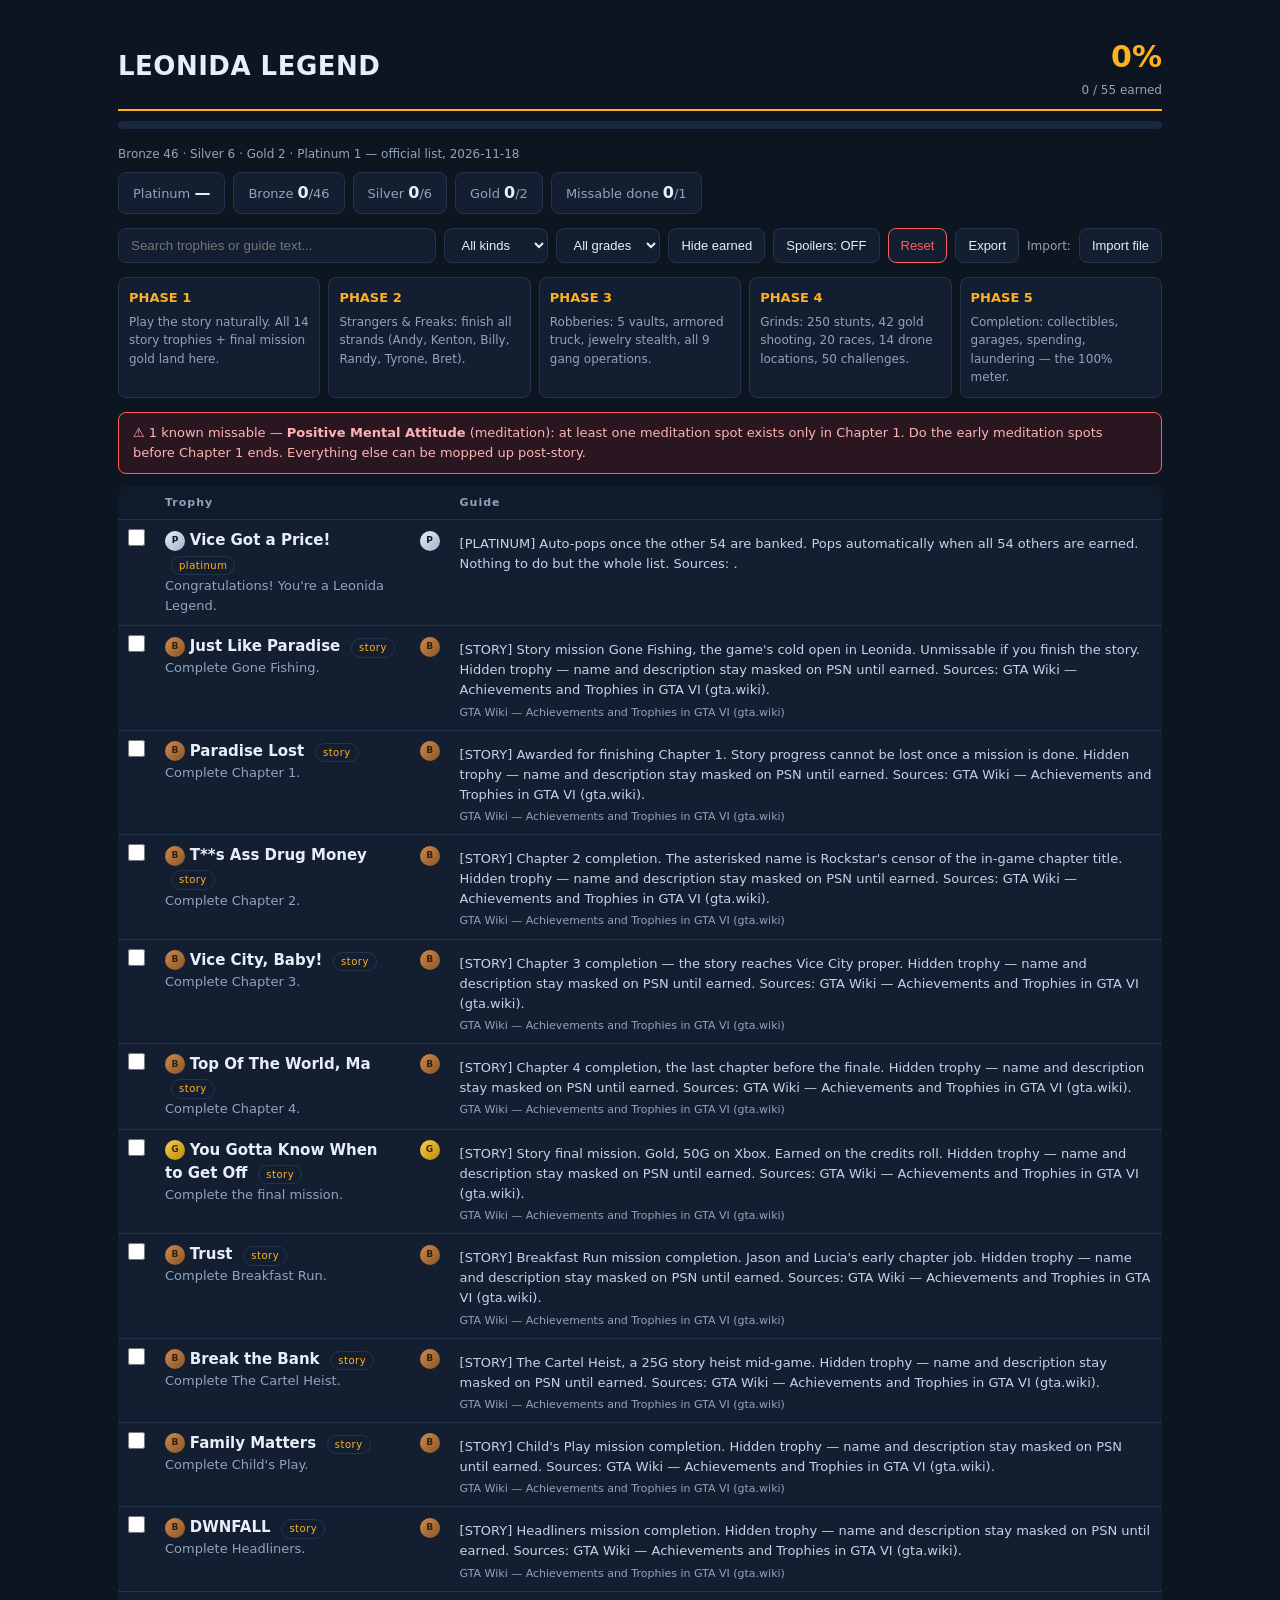
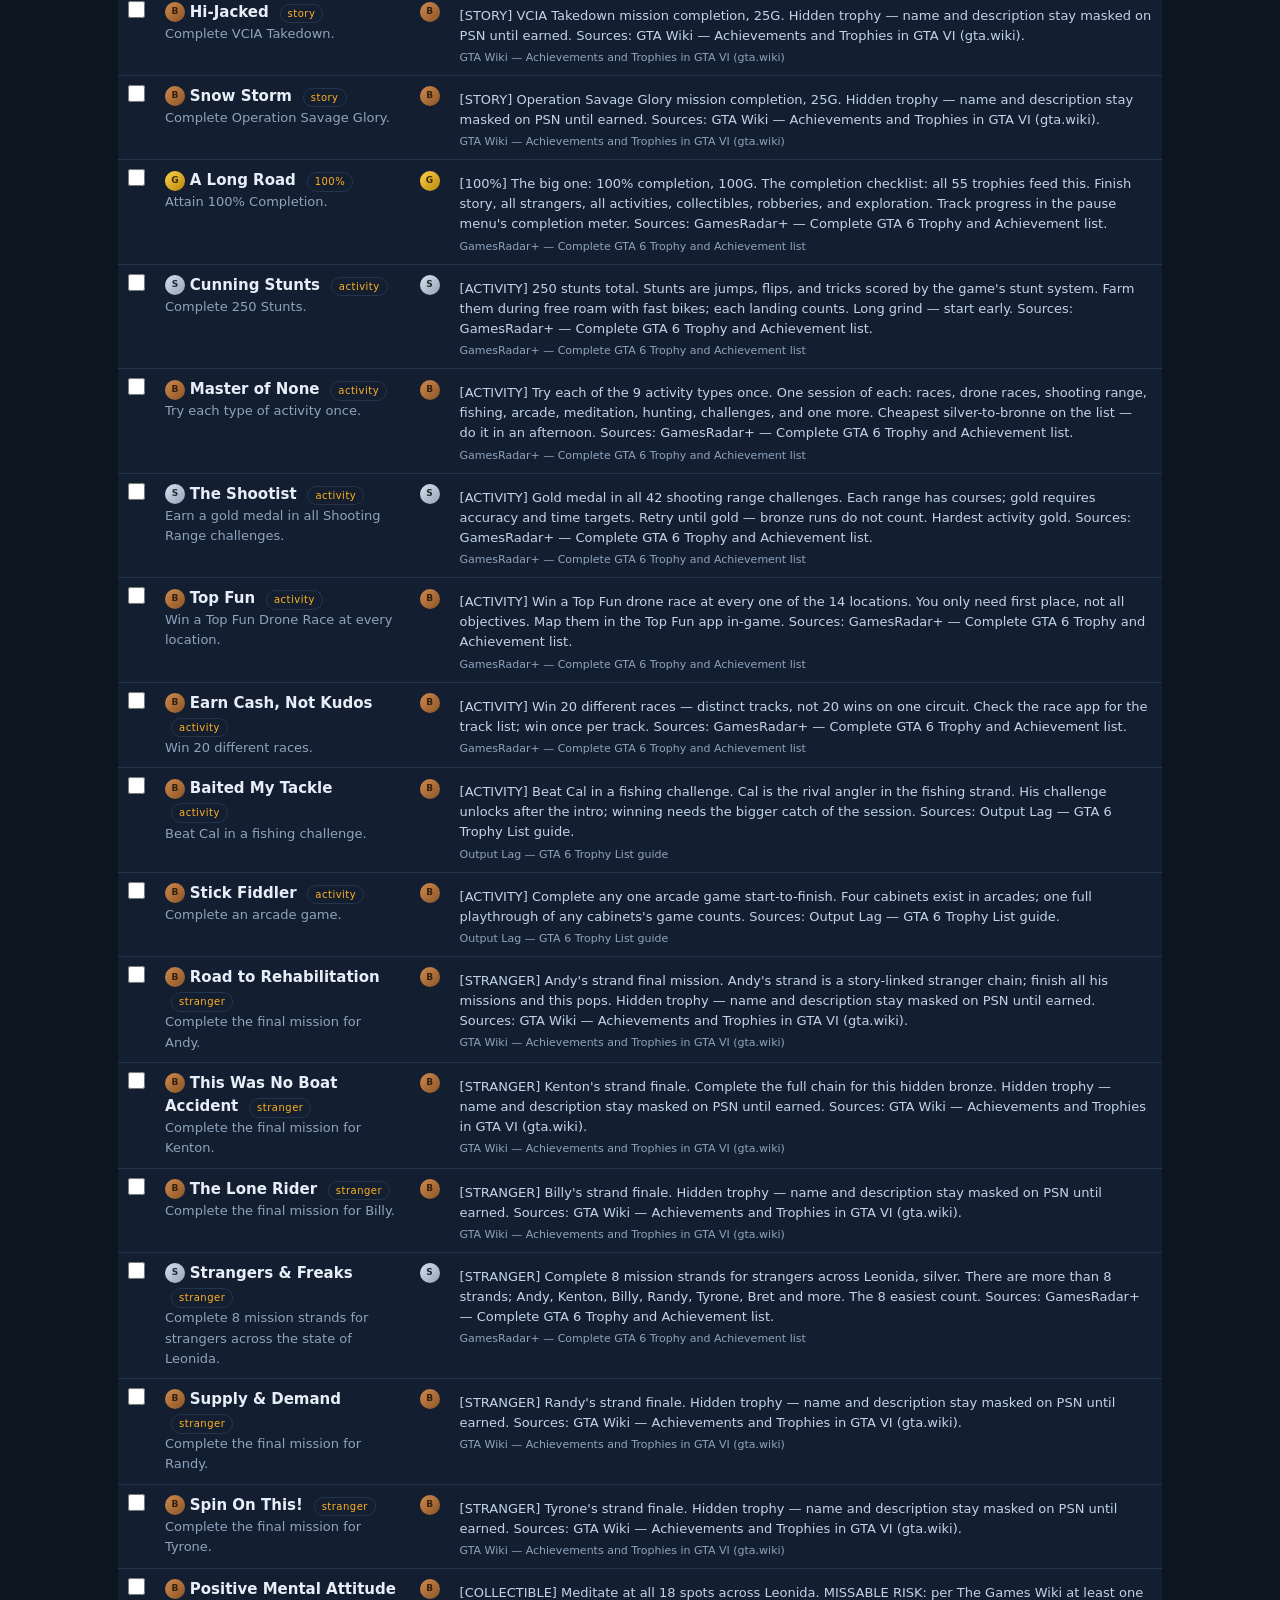
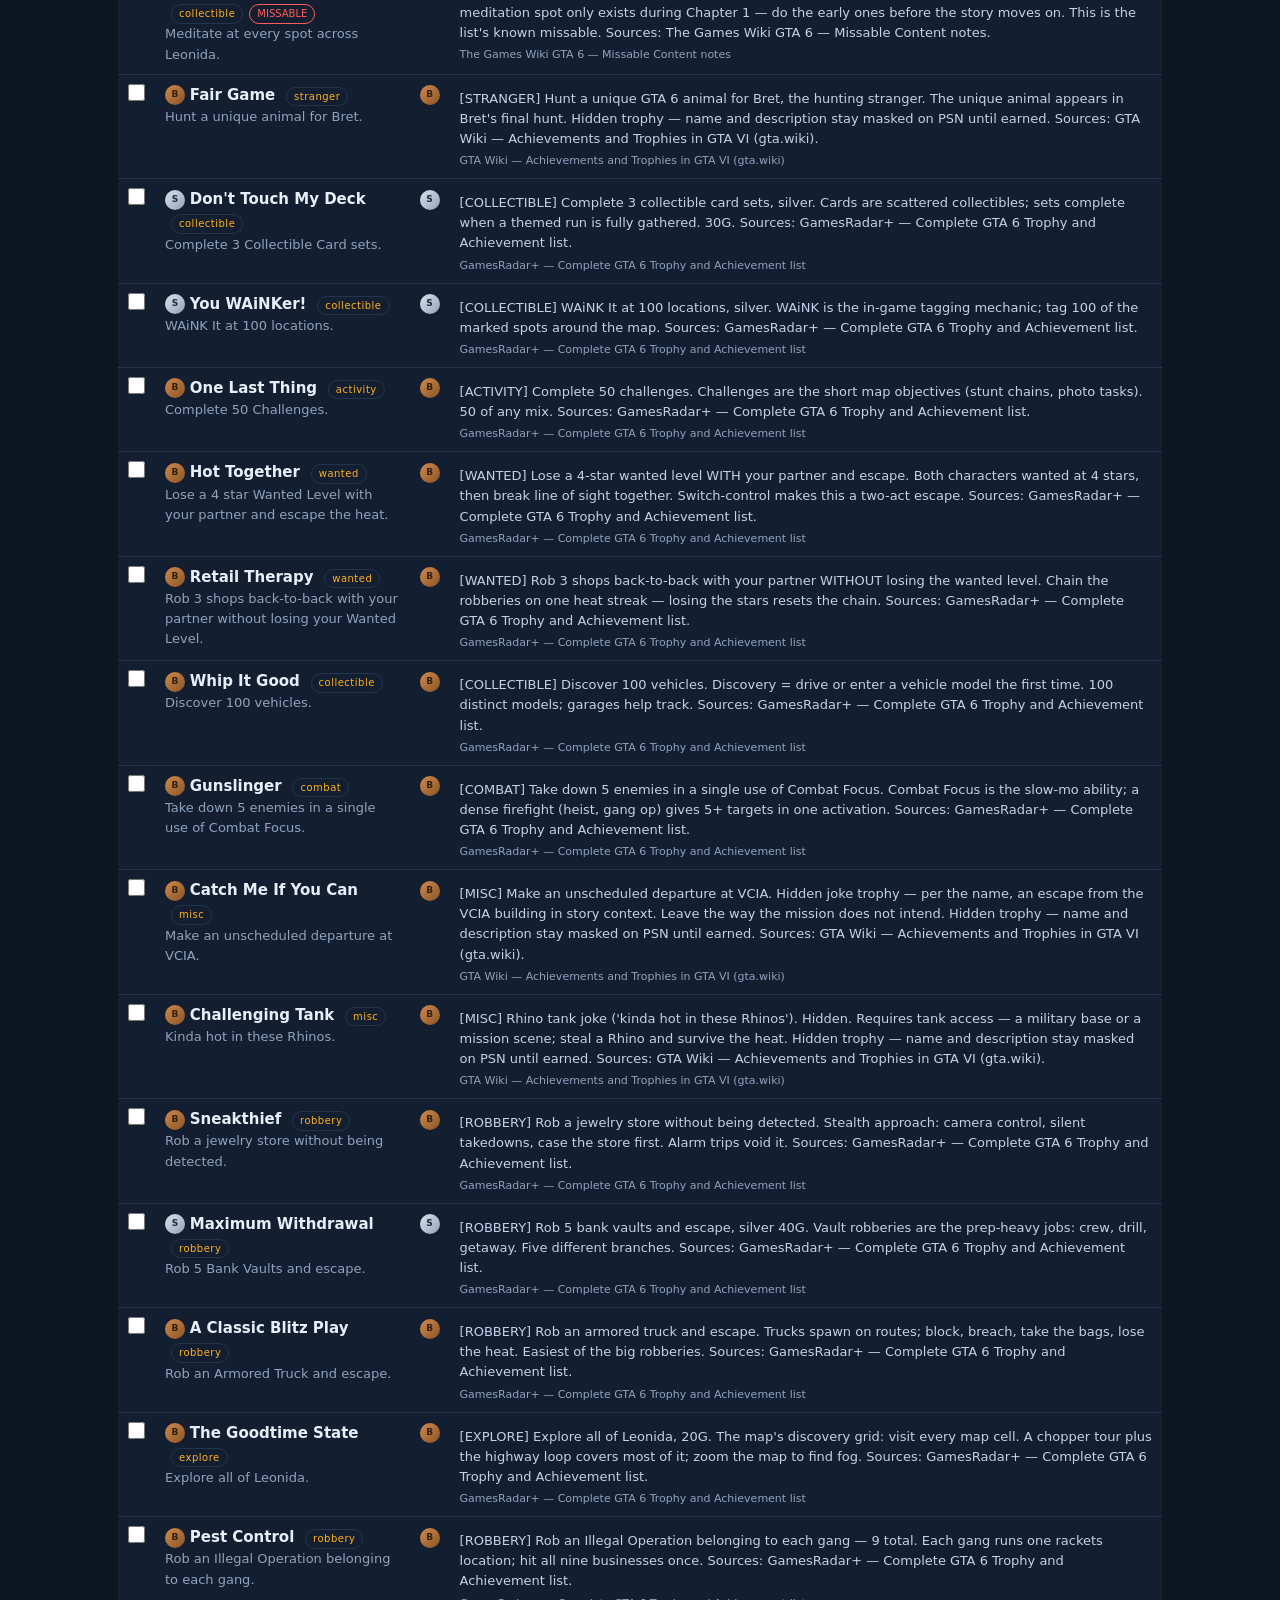
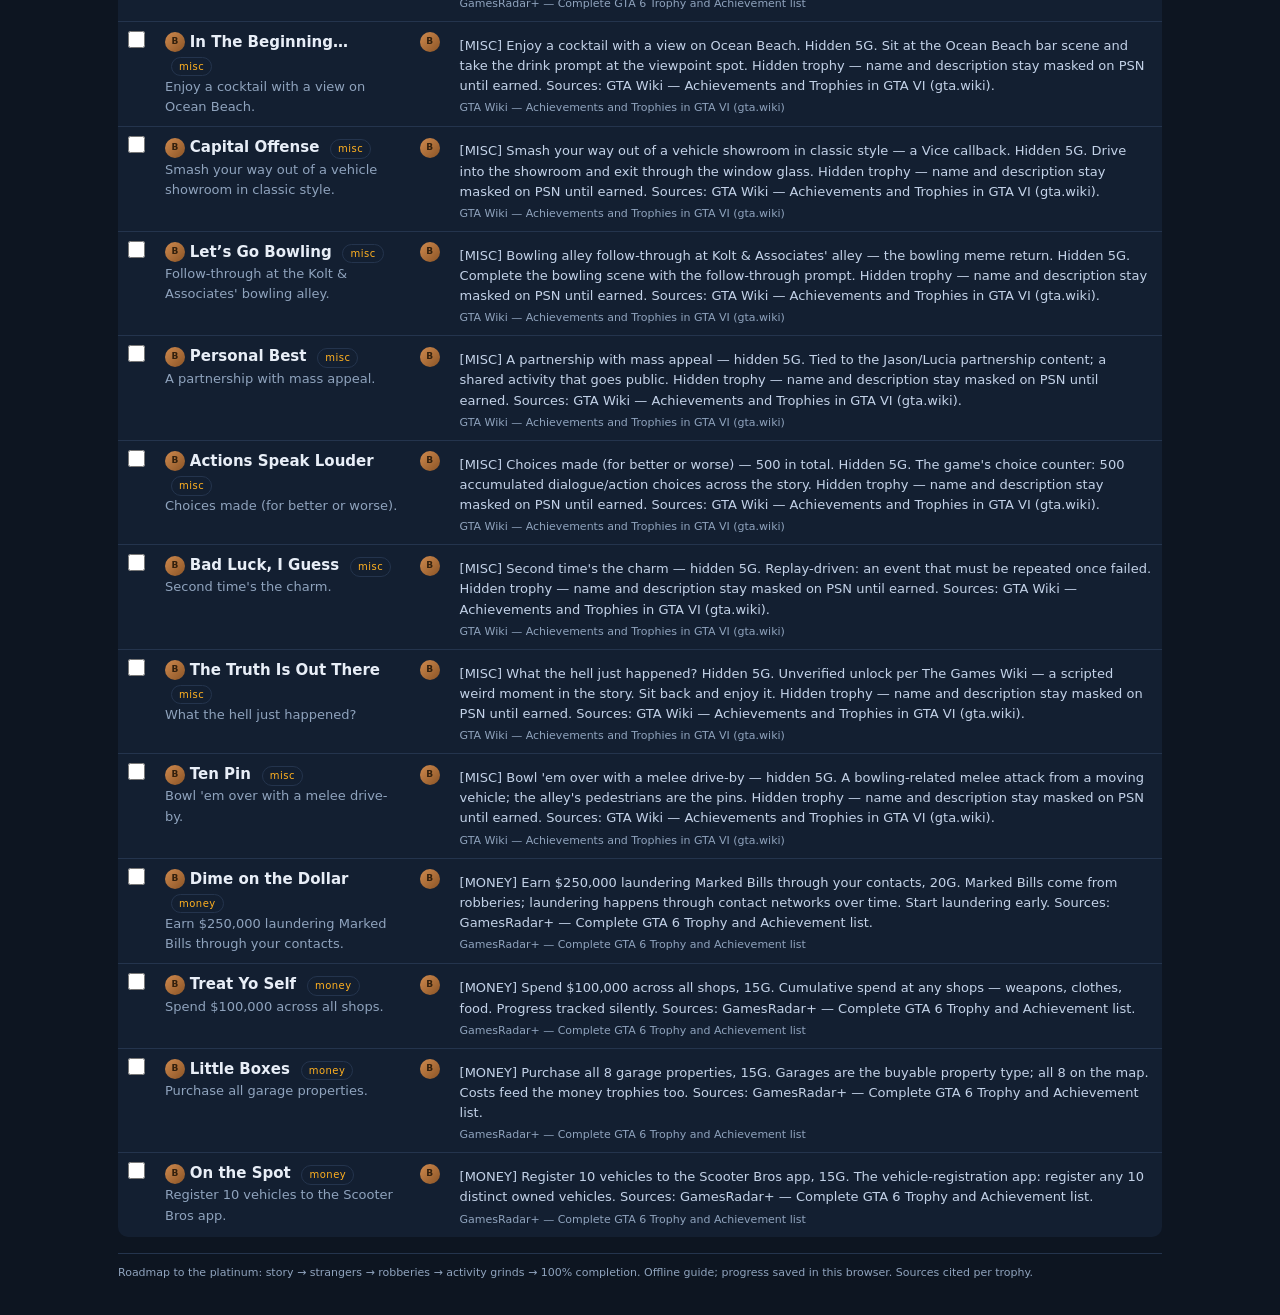
==== app/index.html @ ae1e36fa "leonida-legend-guide: offline trophy guide app" ====
<!doctype html>
<html lang="en">
<head>
<meta charset="utf-8">
<title>Leonida Legend Roadmap</title>
<style>
:root{--bg:#0d1521;--panel:#131f31;--card:#182840;--ink:#e8eef7;--dim:#8fa3bd;--acc:#ffb020;--pl:#e8eef7;--gold:#ffd24a;--silver:#c9d4e2;--bronze:#d08a4e;--line:#24344d;--ok:#2ecc8f;--miss:#ff5d5d}
*{margin:0;padding:0;box-sizing:border-box}
body{background:var(--bg);color:var(--ink);font:15px/1.55 "Segoe UI",system-ui,sans-serif}
.wrap{max-width:1080px;margin:0 auto;padding:18px}
header{display:flex;align-items:center;gap:14px;padding:16px 0 10px;border-bottom:2px solid var(--acc)}
header h1{font-size:26px;letter-spacing:.5px}
header .count{margin-left:auto;text-align:right}
.big{font-size:30px;font-weight:700;color:var(--acc)}
.sub{color:var(--dim);font-size:12px}
.bar{height:8px;background:var(--card);border-radius:4px;margin:10px 0 16px;overflow:hidden}
.bar i{display:block;height:100%;background:linear-gradient(90deg,#ffb020,#ffd24a);width:0%}
.controls{display:flex;flex-wrap:wrap;gap:8px;margin:14px 0}
.controls input[type=text]{flex:1;min-width:200px;background:var(--panel);border:1px solid var(--line);color:var(--ink);padding:8px 12px;border-radius:8px}
.controls button,.controls select{background:var(--panel);border:1px solid var(--line);color:var(--ink);padding:8px 12px;border-radius:8px;cursor:pointer;font-size:13px}
.controls button.on{background:var(--acc);color:#1a1205;border-color:var(--acc);font-weight:700}
.controls button.warn{border-color:var(--miss);color:var(--miss)}
.stats{display:flex;gap:8px;flex-wrap:wrap;margin:8px 0 4px}
.stat{background:var(--panel);border:1px solid var(--line);border-radius:8px;padding:8px 14px;font-size:13px;color:var(--dim)}
.stat b{color:var(--ink);font-size:16px}
.roadmap{display:grid;grid-template-columns:repeat(5,1fr);gap:8px;margin:14px 0}
.phase{background:var(--panel);border:1px solid var(--line);border-radius:8px;padding:10px}
.phase h3{font-size:13px;color:var(--acc);margin-bottom:4px}
.phase p{font-size:12px;color:var(--dim)}
.missbanner{background:#2a1620;border:1px solid var(--miss);border-radius:8px;padding:10px 14px;color:#ffb3b3;font-size:13px;margin:12px 0}
table{width:100%;border-collapse:collapse;background:var(--panel);border-radius:10px;overflow:hidden}
th{background:#0f1a2b;text-align:left;font-size:11px;letter-spacing:1px;color:var(--dim);padding:8px 10px}
td{padding:9px 10px;border-top:1px solid var(--line);vertical-align:top}
tr.earned{opacity:.55}
td .grade{display:inline-flex;width:20px;height:20px;border-radius:50%;align-items:center;justify-content:center;font-size:9px;font-weight:800;vertical-align:middle}
.g-platinum{background:linear-gradient(135deg,#e8eef7,#9fb4cc);color:#0d1521}
.g-gold{background:linear-gradient(135deg,#ffd24a,#b8860b);color:#3a2a00}
.g-silver{background:linear-gradient(135deg,#d8e2ee,#93a3b8);color:#222a33}
.g-bronze{background:linear-gradient(135deg,#d08a4e,#8a5426);color:#33200d}
td .nm{font-weight:600}
td .desc{color:var(--dim);font-size:13px}
td .cat{display:inline-block;font-size:10px;letter-spacing:.5px;color:var(--acc);border:1px solid var(--line);padding:1px 7px;border-radius:10px;margin-left:6px}
td .miss{display:inline-block;font-size:10px;color:var(--miss);border:1px solid var(--miss);padding:1px 7px;border-radius:10px;margin-left:6px}
td .gd{color:#c3d2e8;font-size:13px;margin-top:5px}
td .gd .src{display:block;color:var(--dim);font-size:11px;margin-top:3px}
td.chk{width:34px}
td.chk input{width:17px;height:17px;accent-color:var(--ok);cursor:pointer}
tr.spoiler-blur .nm,tr.spoiler-blur .desc,tr.spoiler-blur .gd{filter:blur(5px);user-select:none;cursor:pointer}
footer{color:var(--dim);font-size:11px;margin:16px 0;padding-top:10px;border-top:1px solid var(--line)}
.toast{position:fixed;bottom:18px;right:18px;background:var(--ok);color:#04160e;padding:10px 16px;border-radius:8px;font-weight:600;opacity:0;transition:opacity .3s}
@media print{body{background:#fff;color:#000}}
</style>
</head>
<body>
<div class="wrap">
<header>
  <h1>LEONIDA LEGEND</h1>
  <div class="count"><div class="big" id="pct">0%</div><div class="sub" id="cnt">0 / 55 earned</div></div>
</header>
<div class="bar"><i id="barfill"></i></div>
<div class="sub" id="plathint">Bronze 46 · Silver 6 · Gold 2 · Platinum 1 — official list, 2026-11-18</div>

<div class="stats" id="stats"></div>

<div class="controls">
  <input id="q" type="text" placeholder="Search trophies or guide text...">
  <select id="catf"><option value="all">All kinds</option><option>story</option><option>activity</option><option>collectible</option><option>stranger</option><option>robbery</option><option>wanted</option><option>combat</option><option>money</option><option>misc</option><option>100%</option><option>platinum</option><option>explore</option></select>
  <select id="grade"><option value="all">All grades</option><option>platinum</option><option>gold</option><option>silver</option><option>bronze</option></select>
  <button id="hideE" onclick="toggleHide()">Hide earned</button>
  <button id="spoil" onclick="toggleSpoil()">Spoilers: OFF</button>
  <button class="warn" onclick="resetAll()">Reset</button>
  <button onclick="exportData()">Export</button>
  <label class="sub" style="align-self:center">Import:</label><input type="file" id="impf" accept="application/json" style="display:none" onchange="importData(this)">
  <button onclick="document.getElementById('impf').click()">Import file</button>
</div>

<div class="roadmap">
  <div class="phase"><h3>PHASE 1</h3><p>Play the story naturally. All 14 story trophies + final mission gold land here.</p></div>
  <div class="phase"><h3>PHASE 2</h3><p>Strangers &amp; Freaks: finish all strands (Andy, Kenton, Billy, Randy, Tyrone, Bret).</p></div>
  <div class="phase"><h3>PHASE 3</h3><p>Robberies: 5 vaults, armored truck, jewelry stealth, all 9 gang operations.</p></div>
  <div class="phase"><h3>PHASE 4</h3><p>Grinds: 250 stunts, 42 gold shooting, 20 races, 14 drone locations, 50 challenges.</p></div>
  <div class="phase"><h3>PHASE 5</h3><p>Completion: collectibles, garages, spending, laundering — the 100% meter.</p></div>
</div>

<div class="missbanner">⚠ 1 known missable — <b>Positive Mental Attitude</b> (meditation): at least one meditation spot exists only in Chapter 1. Do the early meditation spots before Chapter 1 ends. Everything else can be mopped up post-story.</div>

<table id="tbl">
<thead><tr><th class="chk"></th><th>Trophy</th><th class="chk"></th><th>Guide</th></tr></thead>
<tbody id="tb"></tbody>
</table>

<footer id="ft"></footer>
</div>
<div class="toast" id="toast">Saved</div>
<script type="module">
const DATA = await fetch('./data/trophies.json').then(r=>r.json());
let st = JSON.parse(localStorage.getItem('llprog') || '{}');
let spoil = localStorage.getItem('llspoil') === '1';
let hideEarned = localStorage.getItem('llhide') === '1';
const tb = document.getElementById('tb');
const toast = document.getElementById('toast');
function save(){ localStorage.setItem('llprog', JSON.stringify(st)); flash(); }
function flash(){ toast.style.opacity=1; setTimeout(()=>toast.style.opacity=0, 700); }
function row(t){
  const e = st[t.id];
  const tr = document.createElement('tr');
  tr.className = (e?'earned ':'') + (spoil && t.hidden && !e ? 'spoiler-blur' : '');
  tr.dataset.cat = t.category; tr.dataset.grade = t.grade; tr.dataset.earned = e?'1':'';
  tr.innerHTML = `
  <td class="chk"><input type="checkbox" ${e?'checked':''} onchange="tog(${t.id},this)"></td>
  <td><span class="grade g-${t.grade}">${t.grade[0].toUpperCase()}</span>
      <span class="nm">${t.name}</span>
      <span class="cat">${t.category}</span>${t.missable?'<span class="miss">MISSABLE</span>':''}
      <div class="desc">${t.description}</div></td>
  <td class="chk"><span class="grade g-${t.grade}">${t.grade[0].toUpperCase()}</span></td>
  <td><div class="gd">${t.guide}<span class="src">${(t.sources||[]).join(' · ')}</span></div></td>`;
  return tr;
}
window.tog = (id, cb)=>{ st[id] = cb.checked; if(!cb.checked) delete st[id]; save(); render(); };
window.toggleSpoil = ()=>{ spoil=!spoil; localStorage.setItem('llspoil', spoil?'1':'0');
  document.getElementById('spoil').textContent = 'Spoilers: ' + (spoil?'ON':'OFF');
  document.getElementById('spoil').classList.toggle('on', spoil); render(); };
window.toggleHide = ()=>{ hideEarned=!hideEarned; localStorage.setItem('llhide', hideEarned?'1':'0');
  document.getElementById('hideE').classList.toggle('on', hideEarned); render(); };
window.resetAll = ()=>{ if(confirm('Clear all progress?')){ st={}; save(); render(); } };
window.exportData = ()=>{ const blob = new Blob([JSON.stringify({app:'leonida-legend',exported:new Date().toISOString(),progress:st},null,1)], {type:'application/json'});
  const a = document.createElement('a'); a.href=URL.createObjectURL(blob); a.download='leonida-legend-progress.json'; a.click(); };
window.importData = (inp)=>{ const f = inp.files[0]; if(!f) return;
  const rd = new FileReader(); rd.onload = ()=>{ try{ const d = JSON.parse(rd.result);
    st = d.progress || {}; save(); render(); }catch(e){ alert('Not a valid Leonida Legend export'); } }; rd.readAsText(f); };
document.getElementById('spoil').textContent = 'Spoilers: ' + (spoil?'ON':'OFF');
document.getElementById('spoil').classList.toggle('on', spoil);
document.getElementById('hideE').classList.toggle('on', hideEarned);
document.getElementById('q').oninput = render;
document.getElementById('catf').onchange = render;
document.getElementById('grade').onchange = render;
function render(){
  const q = document.getElementById('q').value.toLowerCase();
  const cat = document.getElementById('catf').value;
  const gr = document.getElementById('grade').value;
  tb.innerHTML = '';
  for(const t of DATA.trophies){
    if(cat !== 'all' && t.category !== cat) continue;
    if(gr !== 'all' && t.grade !== gr) continue;
    if(hideEarned && st[t.id]) continue;
    if(q && !(t.name+' '+t.description+' '+t.guide).toLowerCase().includes(q)) continue;
    tb.appendChild(row(t));
  }
  const n = Object.keys(st).length;
  document.getElementById('pct').textContent = Math.round(n/55*100)+'%';
  document.getElementById('cnt').textContent = n+' / 55 earned';
  document.getElementById('barfill').style.width = (n/55*100)+'%';
  const b = DATA.trophies.filter(t=>st[t.id]&&t.grade==='bronze').length;
  const s = DATA.trophies.filter(t=>st[t.id]&&t.grade==='silver').length;
  const g = DATA.trophies.filter(t=>st[t.id]&&t.grade==='gold').length;
  document.getElementById('stats').innerHTML =
   `<div class="stat">Platinum <b>${st[1]?'EARNED':'—'}</b></div>
    <div class="stat">Bronze <b>${b}</b>/46</div><div class="stat">Silver <b>${s}</b>/6</div><div class="stat">Gold <b>${g}</b>/2</div>
    <div class="stat">Missable done <b>${DATA.trophies.filter(t=>t.missable&&st[t.id]).length}</b>/1</div>`;
  document.getElementById('ft').textContent = 'Roadmap to the platinum: story → strangers → robberies → activity grinds → 100% completion. Offline guide; progress saved in this browser. Sources cited per trophy.';
}
render();
</script>
</body>
</html>
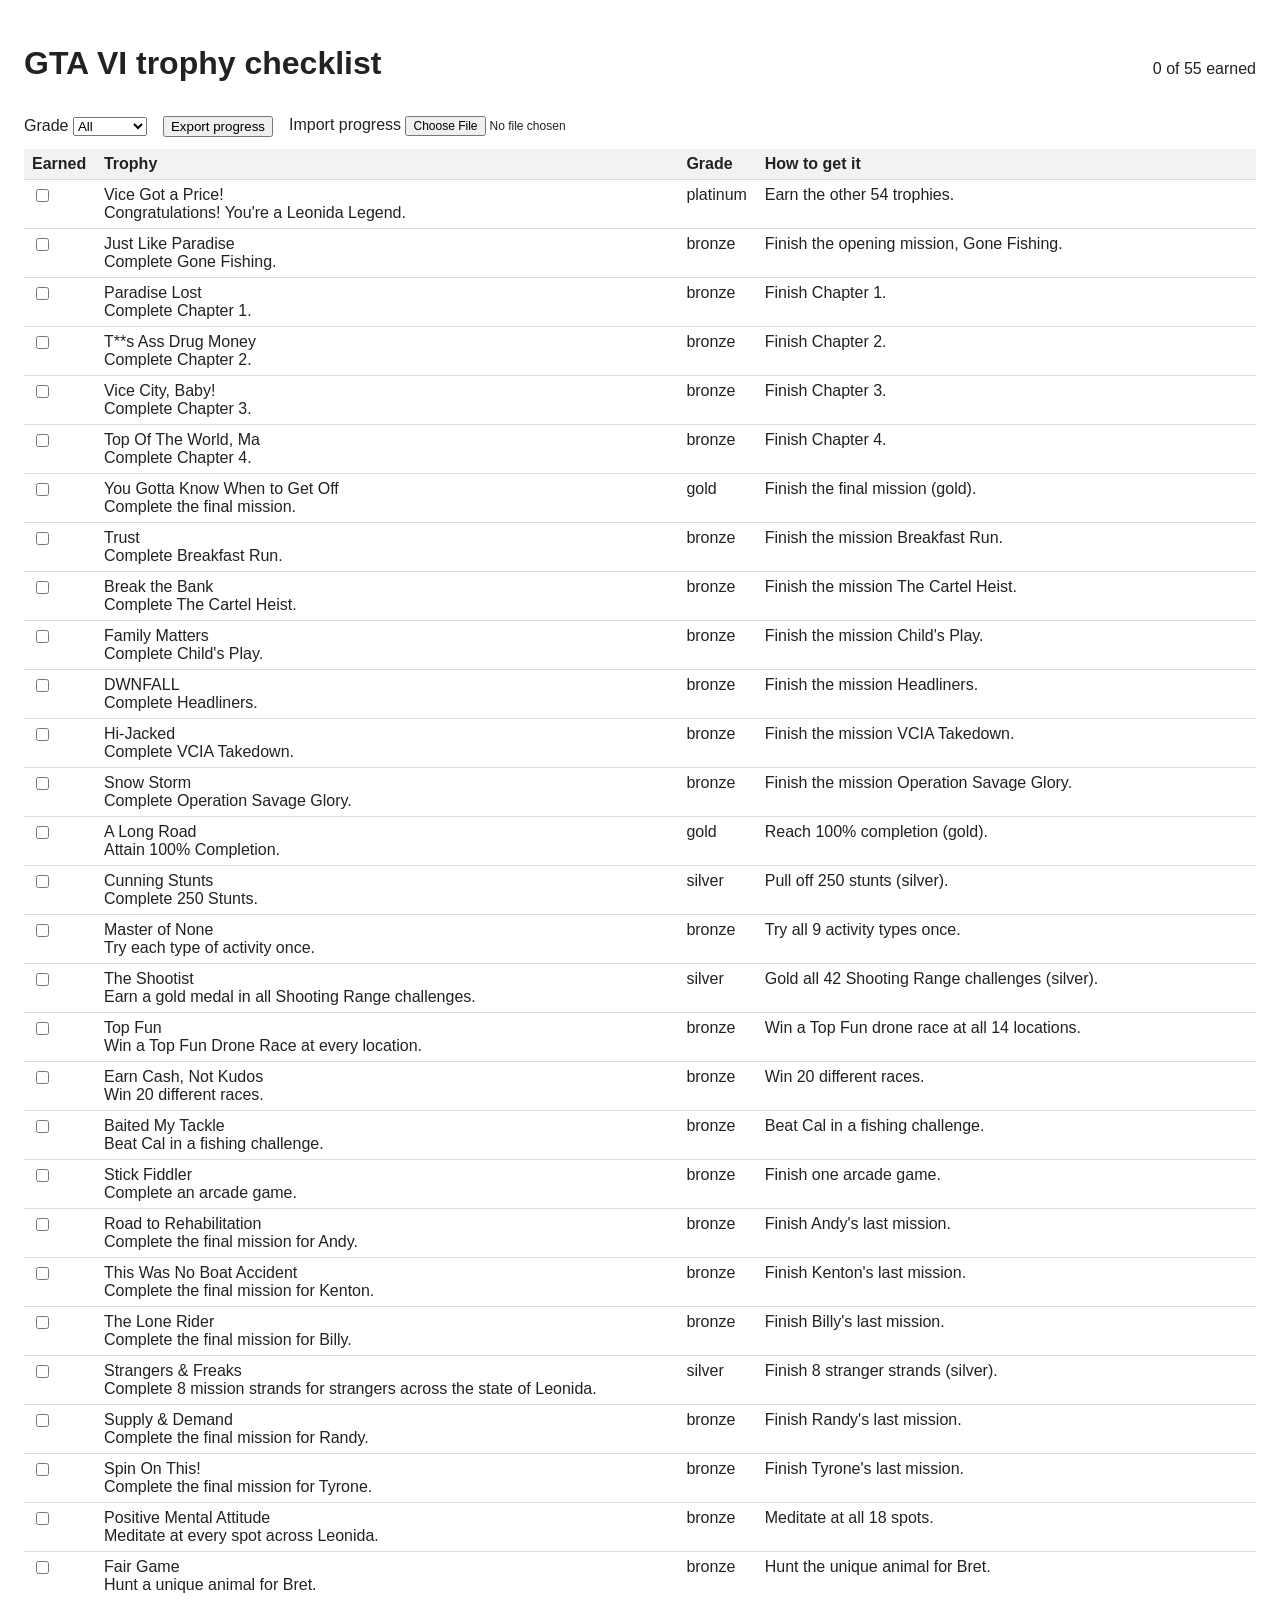
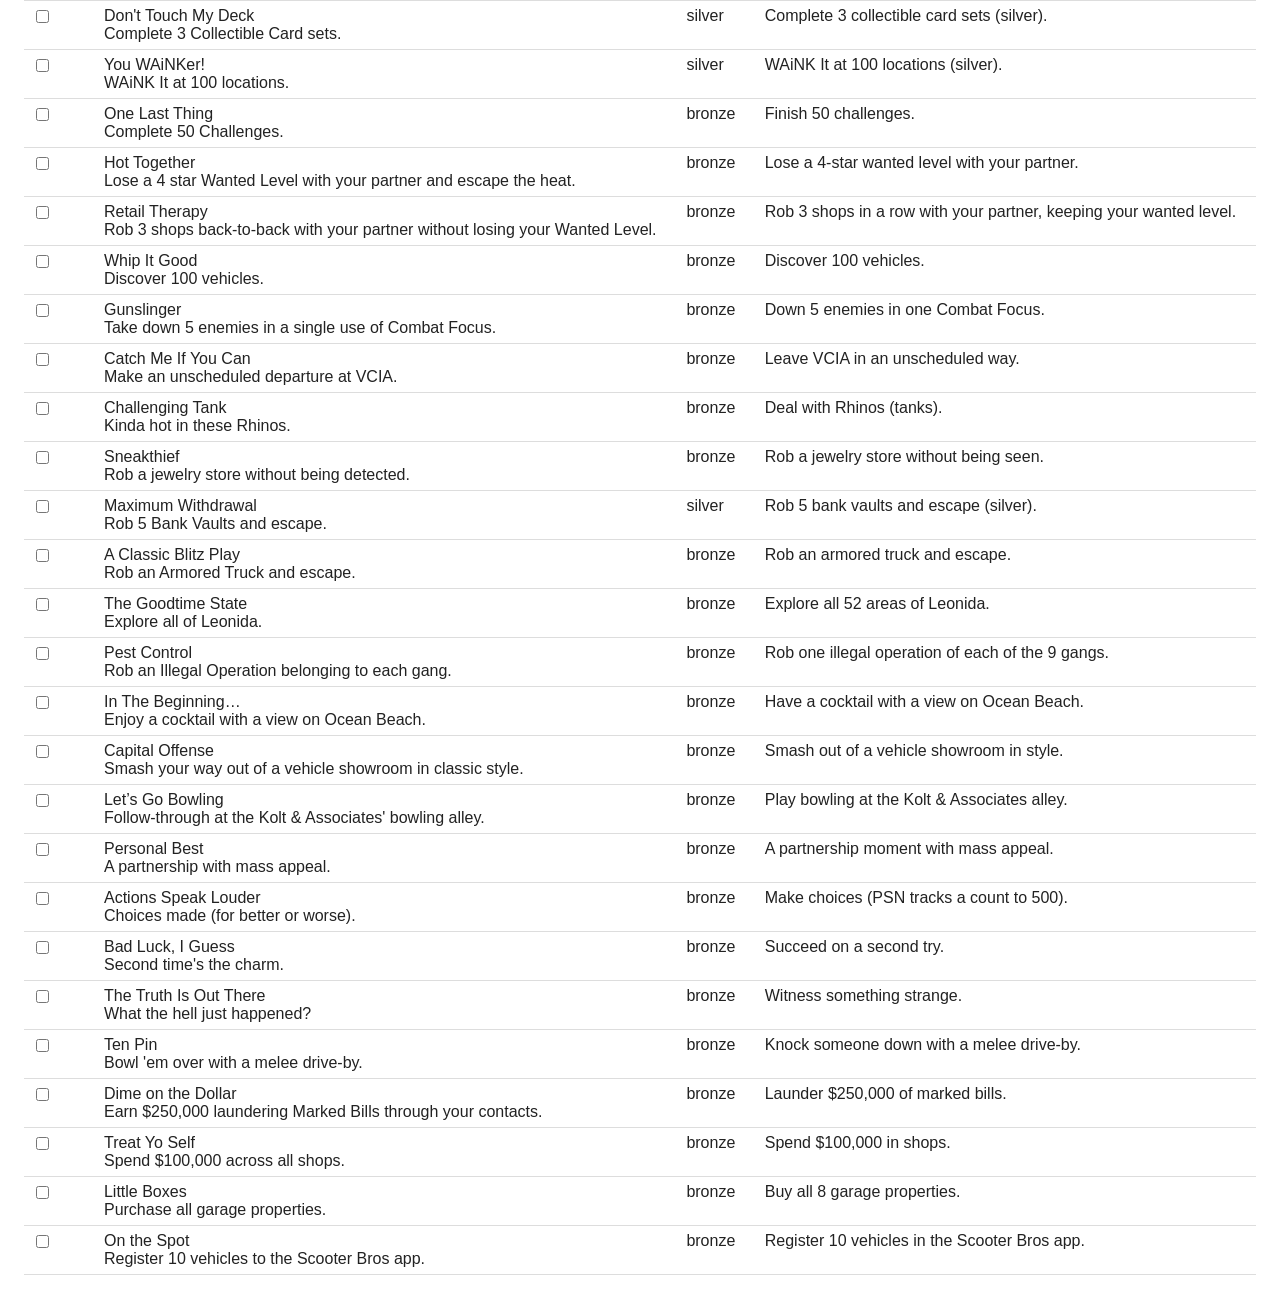
==== commit eb3940a5: "starter: kit starter files as shipped" ====
--- a/app/index.html
+++ b/app/index.html
@@ -2,164 +2,24 @@
 <html lang="en">
 <head>
 <meta charset="utf-8">
-<title>Leonida Legend Roadmap</title>
-<style>
-:root{--bg:#0d1521;--panel:#131f31;--card:#182840;--ink:#e8eef7;--dim:#8fa3bd;--acc:#ffb020;--pl:#e8eef7;--gold:#ffd24a;--silver:#c9d4e2;--bronze:#d08a4e;--line:#24344d;--ok:#2ecc8f;--miss:#ff5d5d}
-*{margin:0;padding:0;box-sizing:border-box}
-body{background:var(--bg);color:var(--ink);font:15px/1.55 "Segoe UI",system-ui,sans-serif}
-.wrap{max-width:1080px;margin:0 auto;padding:18px}
-header{display:flex;align-items:center;gap:14px;padding:16px 0 10px;border-bottom:2px solid var(--acc)}
-header h1{font-size:26px;letter-spacing:.5px}
-header .count{margin-left:auto;text-align:right}
-.big{font-size:30px;font-weight:700;color:var(--acc)}
-.sub{color:var(--dim);font-size:12px}
-.bar{height:8px;background:var(--card);border-radius:4px;margin:10px 0 16px;overflow:hidden}
-.bar i{display:block;height:100%;background:linear-gradient(90deg,#ffb020,#ffd24a);width:0%}
-.controls{display:flex;flex-wrap:wrap;gap:8px;margin:14px 0}
-.controls input[type=text]{flex:1;min-width:200px;background:var(--panel);border:1px solid var(--line);color:var(--ink);padding:8px 12px;border-radius:8px}
-.controls button,.controls select{background:var(--panel);border:1px solid var(--line);color:var(--ink);padding:8px 12px;border-radius:8px;cursor:pointer;font-size:13px}
-.controls button.on{background:var(--acc);color:#1a1205;border-color:var(--acc);font-weight:700}
-.controls button.warn{border-color:var(--miss);color:var(--miss)}
-.stats{display:flex;gap:8px;flex-wrap:wrap;margin:8px 0 4px}
-.stat{background:var(--panel);border:1px solid var(--line);border-radius:8px;padding:8px 14px;font-size:13px;color:var(--dim)}
-.stat b{color:var(--ink);font-size:16px}
-.roadmap{display:grid;grid-template-columns:repeat(5,1fr);gap:8px;margin:14px 0}
-.phase{background:var(--panel);border:1px solid var(--line);border-radius:8px;padding:10px}
-.phase h3{font-size:13px;color:var(--acc);margin-bottom:4px}
-.phase p{font-size:12px;color:var(--dim)}
-.missbanner{background:#2a1620;border:1px solid var(--miss);border-radius:8px;padding:10px 14px;color:#ffb3b3;font-size:13px;margin:12px 0}
-table{width:100%;border-collapse:collapse;background:var(--panel);border-radius:10px;overflow:hidden}
-th{background:#0f1a2b;text-align:left;font-size:11px;letter-spacing:1px;color:var(--dim);padding:8px 10px}
-td{padding:9px 10px;border-top:1px solid var(--line);vertical-align:top}
-tr.earned{opacity:.55}
-td .grade{display:inline-flex;width:20px;height:20px;border-radius:50%;align-items:center;justify-content:center;font-size:9px;font-weight:800;vertical-align:middle}
-.g-platinum{background:linear-gradient(135deg,#e8eef7,#9fb4cc);color:#0d1521}
-.g-gold{background:linear-gradient(135deg,#ffd24a,#b8860b);color:#3a2a00}
-.g-silver{background:linear-gradient(135deg,#d8e2ee,#93a3b8);color:#222a33}
-.g-bronze{background:linear-gradient(135deg,#d08a4e,#8a5426);color:#33200d}
-td .nm{font-weight:600}
-td .desc{color:var(--dim);font-size:13px}
-td .cat{display:inline-block;font-size:10px;letter-spacing:.5px;color:var(--acc);border:1px solid var(--line);padding:1px 7px;border-radius:10px;margin-left:6px}
-td .miss{display:inline-block;font-size:10px;color:var(--miss);border:1px solid var(--miss);padding:1px 7px;border-radius:10px;margin-left:6px}
-td .gd{color:#c3d2e8;font-size:13px;margin-top:5px}
-td .gd .src{display:block;color:var(--dim);font-size:11px;margin-top:3px}
-td.chk{width:34px}
-td.chk input{width:17px;height:17px;accent-color:var(--ok);cursor:pointer}
-tr.spoiler-blur .nm,tr.spoiler-blur .desc,tr.spoiler-blur .gd{filter:blur(5px);user-select:none;cursor:pointer}
-footer{color:var(--dim);font-size:11px;margin:16px 0;padding-top:10px;border-top:1px solid var(--line)}
-.toast{position:fixed;bottom:18px;right:18px;background:var(--ok);color:#04160e;padding:10px 16px;border-radius:8px;font-weight:600;opacity:0;transition:opacity .3s}
-@media print{body{background:#fff;color:#000}}
-</style>
+<meta name="viewport" content="width=device-width, initial-scale=1">
+<title>GTA VI trophy checklist</title>
+<link rel="stylesheet" href="style.css">
 </head>
 <body>
-<div class="wrap">
 <header>
-  <h1>LEONIDA LEGEND</h1>
-  <div class="count"><div class="big" id="pct">0%</div><div class="sub" id="cnt">0 / 55 earned</div></div>
+  <h1>GTA VI trophy checklist</h1>
+  <p id="progress">0 of 55 earned</p>
 </header>
-<div class="bar"><i id="barfill"></i></div>
-<div class="sub" id="plathint">Bronze 46 · Silver 6 · Gold 2 · Platinum 1 — official list, 2026-11-18</div>
-
-<div class="stats" id="stats"></div>
-
 <div class="controls">
-  <input id="q" type="text" placeholder="Search trophies or guide text...">
-  <select id="catf"><option value="all">All kinds</option><option>story</option><option>activity</option><option>collectible</option><option>stranger</option><option>robbery</option><option>wanted</option><option>combat</option><option>money</option><option>misc</option><option>100%</option><option>platinum</option><option>explore</option></select>
-  <select id="grade"><option value="all">All grades</option><option>platinum</option><option>gold</option><option>silver</option><option>bronze</option></select>
-  <button id="hideE" onclick="toggleHide()">Hide earned</button>
-  <button id="spoil" onclick="toggleSpoil()">Spoilers: OFF</button>
-  <button class="warn" onclick="resetAll()">Reset</button>
-  <button onclick="exportData()">Export</button>
-  <label class="sub" style="align-self:center">Import:</label><input type="file" id="impf" accept="application/json" style="display:none" onchange="importData(this)">
-  <button onclick="document.getElementById('impf').click()">Import file</button>
+  <label>Grade <select id="grade"><option value="all">All</option><option value="platinum">Platinum</option><option value="gold">Gold</option><option value="silver">Silver</option><option value="bronze">Bronze</option></select></label>
+  <button id="export" type="button">Export progress</button>
+  <label class="import">Import progress <input id="import" type="file" accept="application/json"></label>
 </div>
-
-<div class="roadmap">
-  <div class="phase"><h3>PHASE 1</h3><p>Play the story naturally. All 14 story trophies + final mission gold land here.</p></div>
-  <div class="phase"><h3>PHASE 2</h3><p>Strangers &amp; Freaks: finish all strands (Andy, Kenton, Billy, Randy, Tyrone, Bret).</p></div>
-  <div class="phase"><h3>PHASE 3</h3><p>Robberies: 5 vaults, armored truck, jewelry stealth, all 9 gang operations.</p></div>
-  <div class="phase"><h3>PHASE 4</h3><p>Grinds: 250 stunts, 42 gold shooting, 20 races, 14 drone locations, 50 challenges.</p></div>
-  <div class="phase"><h3>PHASE 5</h3><p>Completion: collectibles, garages, spending, laundering — the 100% meter.</p></div>
-</div>
-
-<div class="missbanner">⚠ 1 known missable — <b>Positive Mental Attitude</b> (meditation): at least one meditation spot exists only in Chapter 1. Do the early meditation spots before Chapter 1 ends. Everything else can be mopped up post-story.</div>
-
-<table id="tbl">
-<thead><tr><th class="chk"></th><th>Trophy</th><th class="chk"></th><th>Guide</th></tr></thead>
-<tbody id="tb"></tbody>
+<table>
+  <thead><tr><th>Earned</th><th>Trophy</th><th>Grade</th><th>How to get it</th></tr></thead>
+  <tbody id="rows"></tbody>
 </table>
-
-<footer id="ft"></footer>
-</div>
-<div class="toast" id="toast">Saved</div>
-<script type="module">
-const DATA = await fetch('./data/trophies.json').then(r=>r.json());
-let st = JSON.parse(localStorage.getItem('llprog') || '{}');
-let spoil = localStorage.getItem('llspoil') === '1';
-let hideEarned = localStorage.getItem('llhide') === '1';
-const tb = document.getElementById('tb');
-const toast = document.getElementById('toast');
-function save(){ localStorage.setItem('llprog', JSON.stringify(st)); flash(); }
-function flash(){ toast.style.opacity=1; setTimeout(()=>toast.style.opacity=0, 700); }
-function row(t){
-  const e = st[t.id];
-  const tr = document.createElement('tr');
-  tr.className = (e?'earned ':'') + (spoil && t.hidden && !e ? 'spoiler-blur' : '');
-  tr.dataset.cat = t.category; tr.dataset.grade = t.grade; tr.dataset.earned = e?'1':'';
-  tr.innerHTML = `
-  <td class="chk"><input type="checkbox" ${e?'checked':''} onchange="tog(${t.id},this)"></td>
-  <td><span class="grade g-${t.grade}">${t.grade[0].toUpperCase()}</span>
-      <span class="nm">${t.name}</span>
-      <span class="cat">${t.category}</span>${t.missable?'<span class="miss">MISSABLE</span>':''}
-      <div class="desc">${t.description}</div></td>
-  <td class="chk"><span class="grade g-${t.grade}">${t.grade[0].toUpperCase()}</span></td>
-  <td><div class="gd">${t.guide}<span class="src">${(t.sources||[]).join(' · ')}</span></div></td>`;
-  return tr;
-}
-window.tog = (id, cb)=>{ st[id] = cb.checked; if(!cb.checked) delete st[id]; save(); render(); };
-window.toggleSpoil = ()=>{ spoil=!spoil; localStorage.setItem('llspoil', spoil?'1':'0');
-  document.getElementById('spoil').textContent = 'Spoilers: ' + (spoil?'ON':'OFF');
-  document.getElementById('spoil').classList.toggle('on', spoil); render(); };
-window.toggleHide = ()=>{ hideEarned=!hideEarned; localStorage.setItem('llhide', hideEarned?'1':'0');
-  document.getElementById('hideE').classList.toggle('on', hideEarned); render(); };
-window.resetAll = ()=>{ if(confirm('Clear all progress?')){ st={}; save(); render(); } };
-window.exportData = ()=>{ const blob = new Blob([JSON.stringify({app:'leonida-legend',exported:new Date().toISOString(),progress:st},null,1)], {type:'application/json'});
-  const a = document.createElement('a'); a.href=URL.createObjectURL(blob); a.download='leonida-legend-progress.json'; a.click(); };
-window.importData = (inp)=>{ const f = inp.files[0]; if(!f) return;
-  const rd = new FileReader(); rd.onload = ()=>{ try{ const d = JSON.parse(rd.result);
-    st = d.progress || {}; save(); render(); }catch(e){ alert('Not a valid Leonida Legend export'); } }; rd.readAsText(f); };
-document.getElementById('spoil').textContent = 'Spoilers: ' + (spoil?'ON':'OFF');
-document.getElementById('spoil').classList.toggle('on', spoil);
-document.getElementById('hideE').classList.toggle('on', hideEarned);
-document.getElementById('q').oninput = render;
-document.getElementById('catf').onchange = render;
-document.getElementById('grade').onchange = render;
-function render(){
-  const q = document.getElementById('q').value.toLowerCase();
-  const cat = document.getElementById('catf').value;
-  const gr = document.getElementById('grade').value;
-  tb.innerHTML = '';
-  for(const t of DATA.trophies){
-    if(cat !== 'all' && t.category !== cat) continue;
-    if(gr !== 'all' && t.grade !== gr) continue;
-    if(hideEarned && st[t.id]) continue;
-    if(q && !(t.name+' '+t.description+' '+t.guide).toLowerCase().includes(q)) continue;
-    tb.appendChild(row(t));
-  }
-  const n = Object.keys(st).length;
-  document.getElementById('pct').textContent = Math.round(n/55*100)+'%';
-  document.getElementById('cnt').textContent = n+' / 55 earned';
-  document.getElementById('barfill').style.width = (n/55*100)+'%';
-  const b = DATA.trophies.filter(t=>st[t.id]&&t.grade==='bronze').length;
-  const s = DATA.trophies.filter(t=>st[t.id]&&t.grade==='silver').length;
-  const g = DATA.trophies.filter(t=>st[t.id]&&t.grade==='gold').length;
-  document.getElementById('stats').innerHTML =
-   `<div class="stat">Platinum <b>${st[1]?'EARNED':'—'}</b></div>
-    <div class="stat">Bronze <b>${b}</b>/46</div><div class="stat">Silver <b>${s}</b>/6</div><div class="stat">Gold <b>${g}</b>/2</div>
-    <div class="stat">Missable done <b>${DATA.trophies.filter(t=>t.missable&&st[t.id]).length}</b>/1</div>`;
-  document.getElementById('ft').textContent = 'Roadmap to the platinum: story → strangers → robberies → activity grinds → 100% completion. Offline guide; progress saved in this browser. Sources cited per trophy.';
-}
-render();
-</script>
+<script type="module" src="app.js"></script>
 </body>
 </html>
--- a/app/style.css
+++ b/app/style.css
@@ -0,0 +1,7 @@
+body { font-family: Arial, sans-serif; margin: 24px; color: #222; }
+header { display: flex; justify-content: space-between; align-items: baseline; }
+.controls { display: flex; gap: 16px; margin: 12px 0; align-items: center; }
+.import input { font-size: 12px; }
+table { border-collapse: collapse; width: 100%; }
+th, td { border-bottom: 1px solid #ddd; padding: 6px 8px; text-align: left; vertical-align: top; white-space: pre-line; }
+th { background: #f2f2f2; }
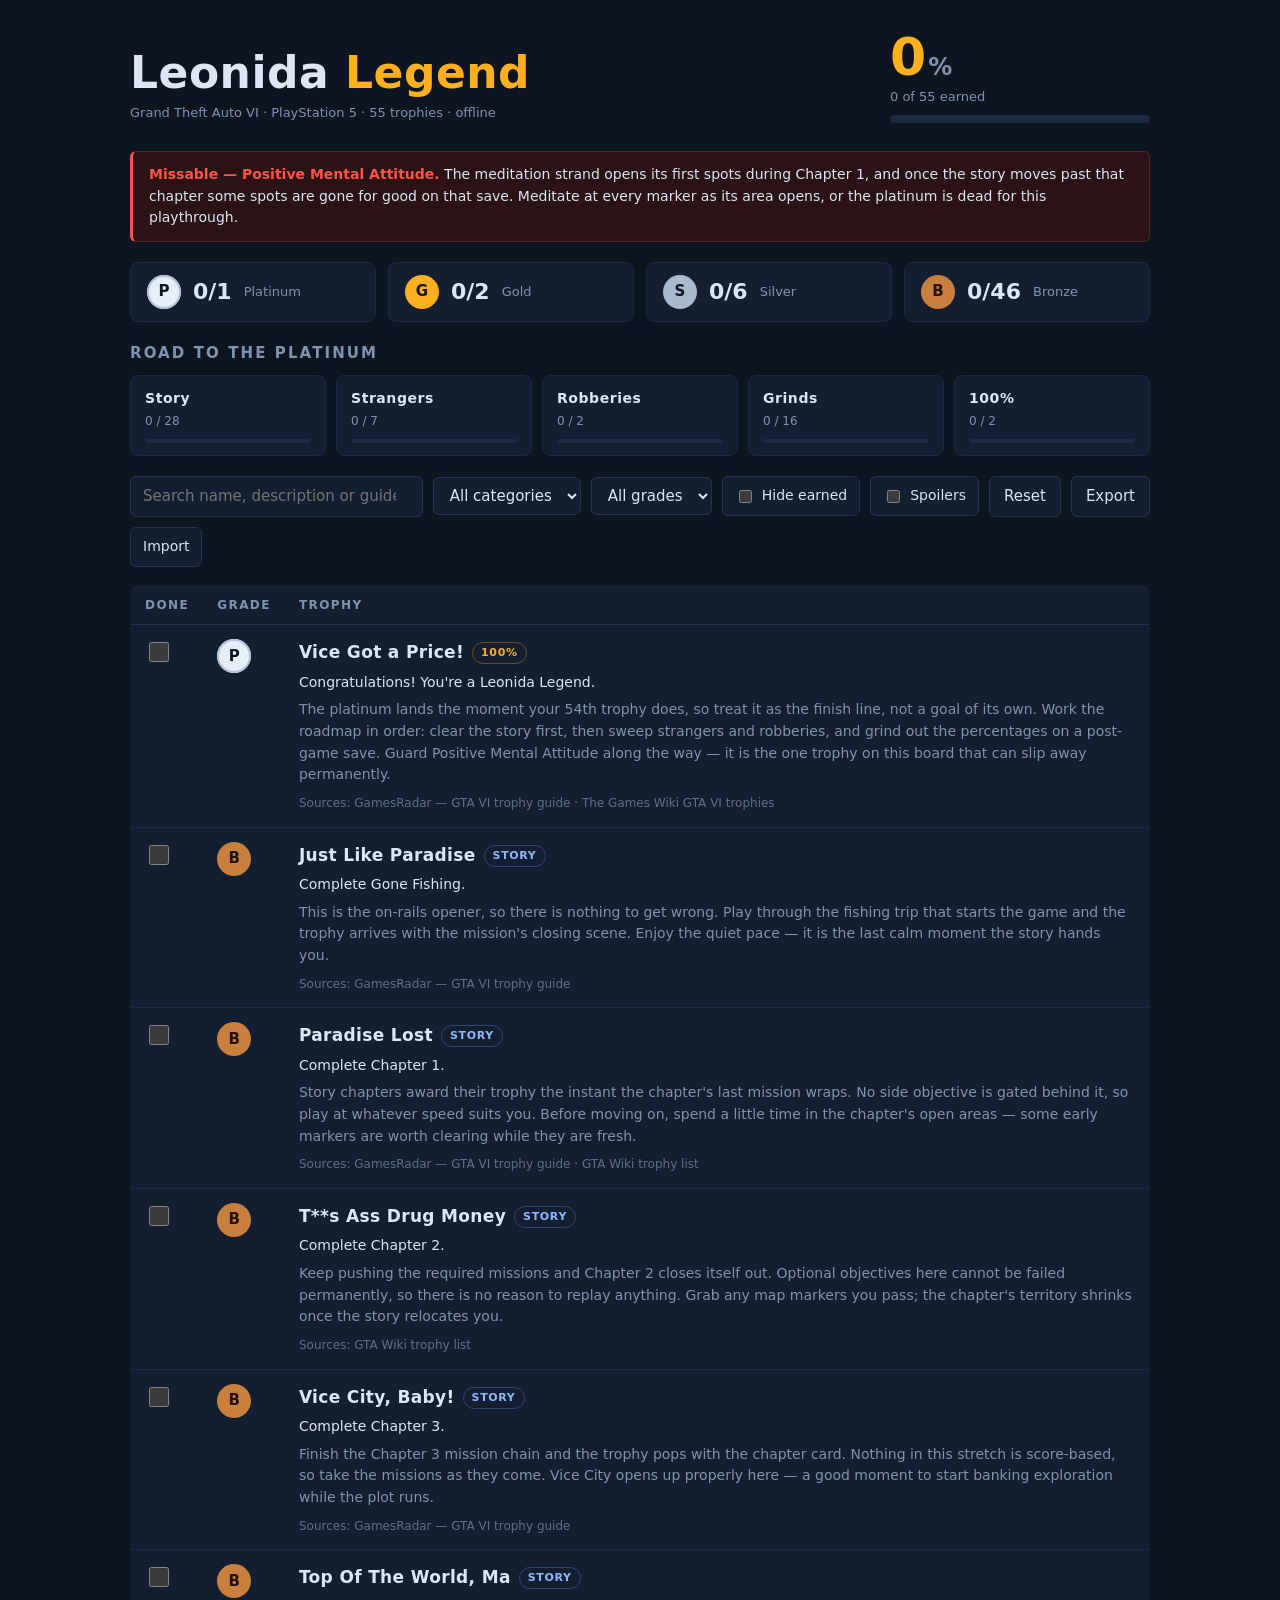
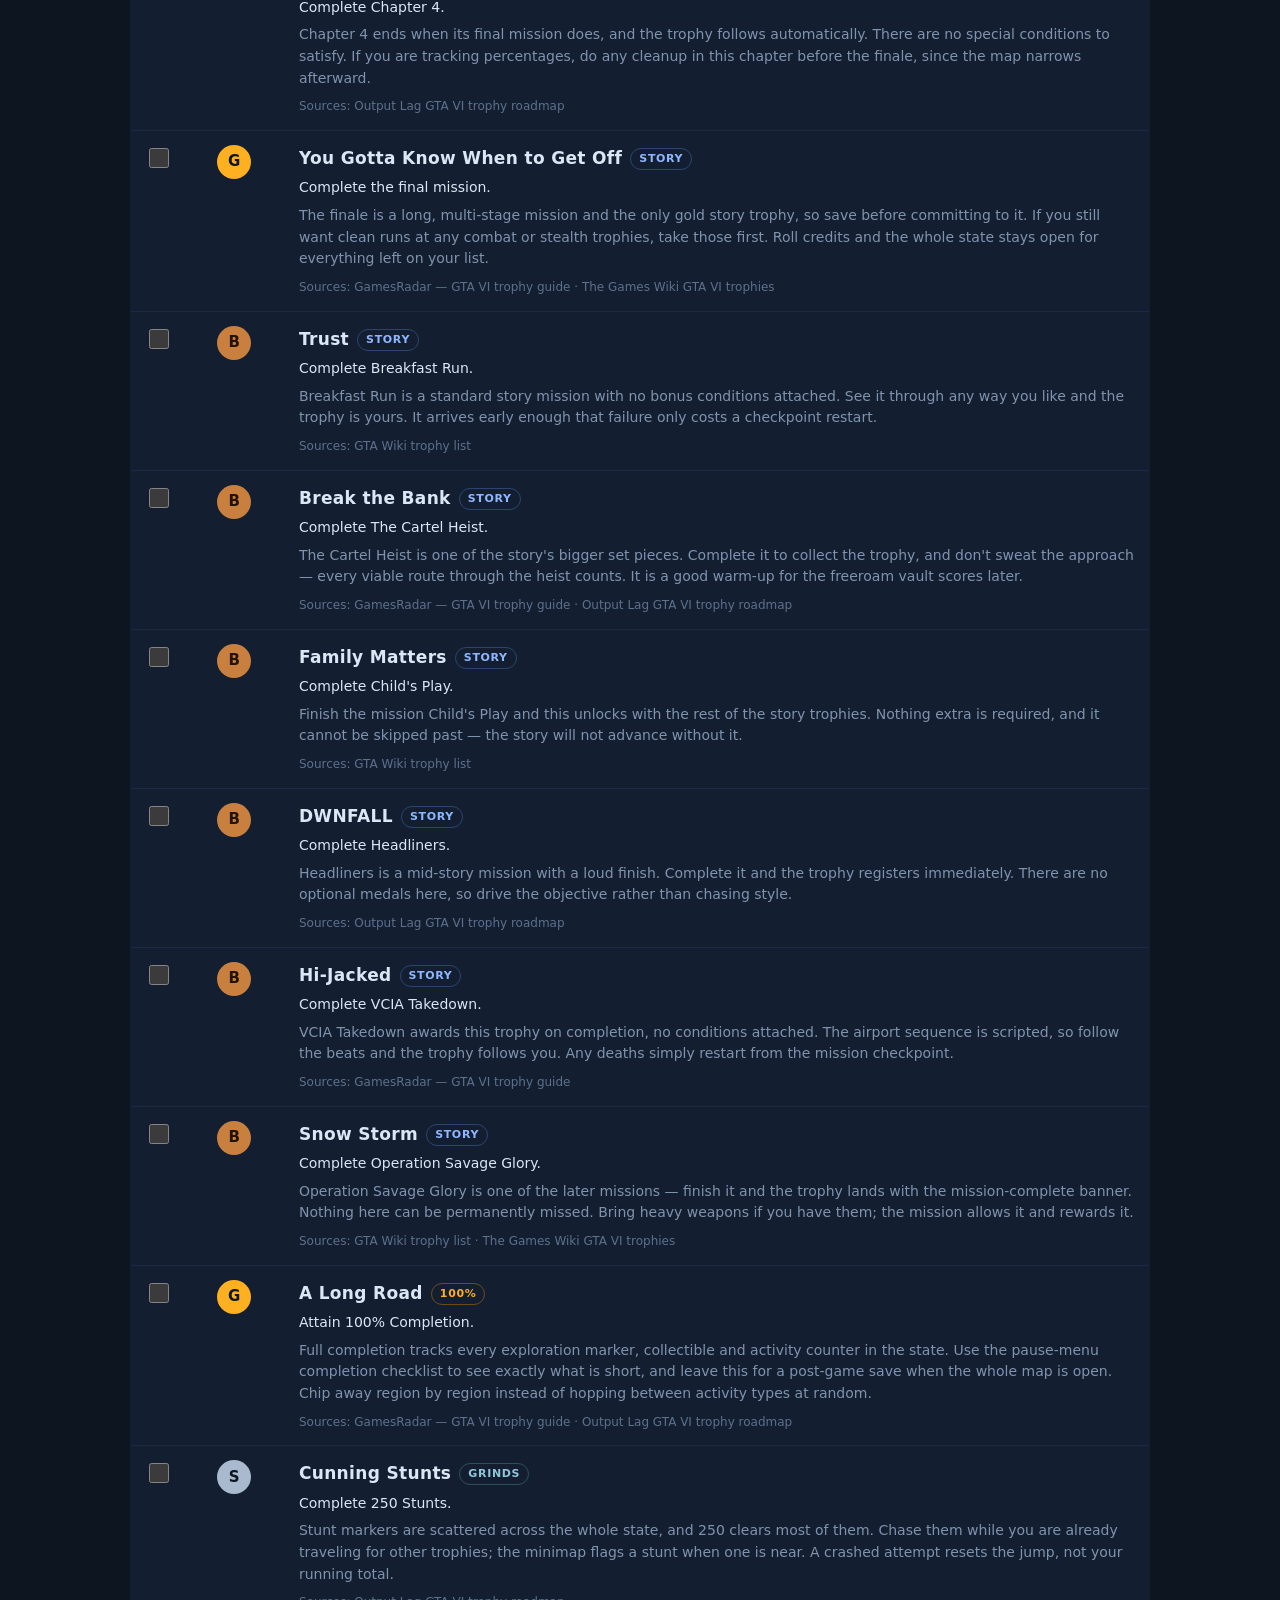
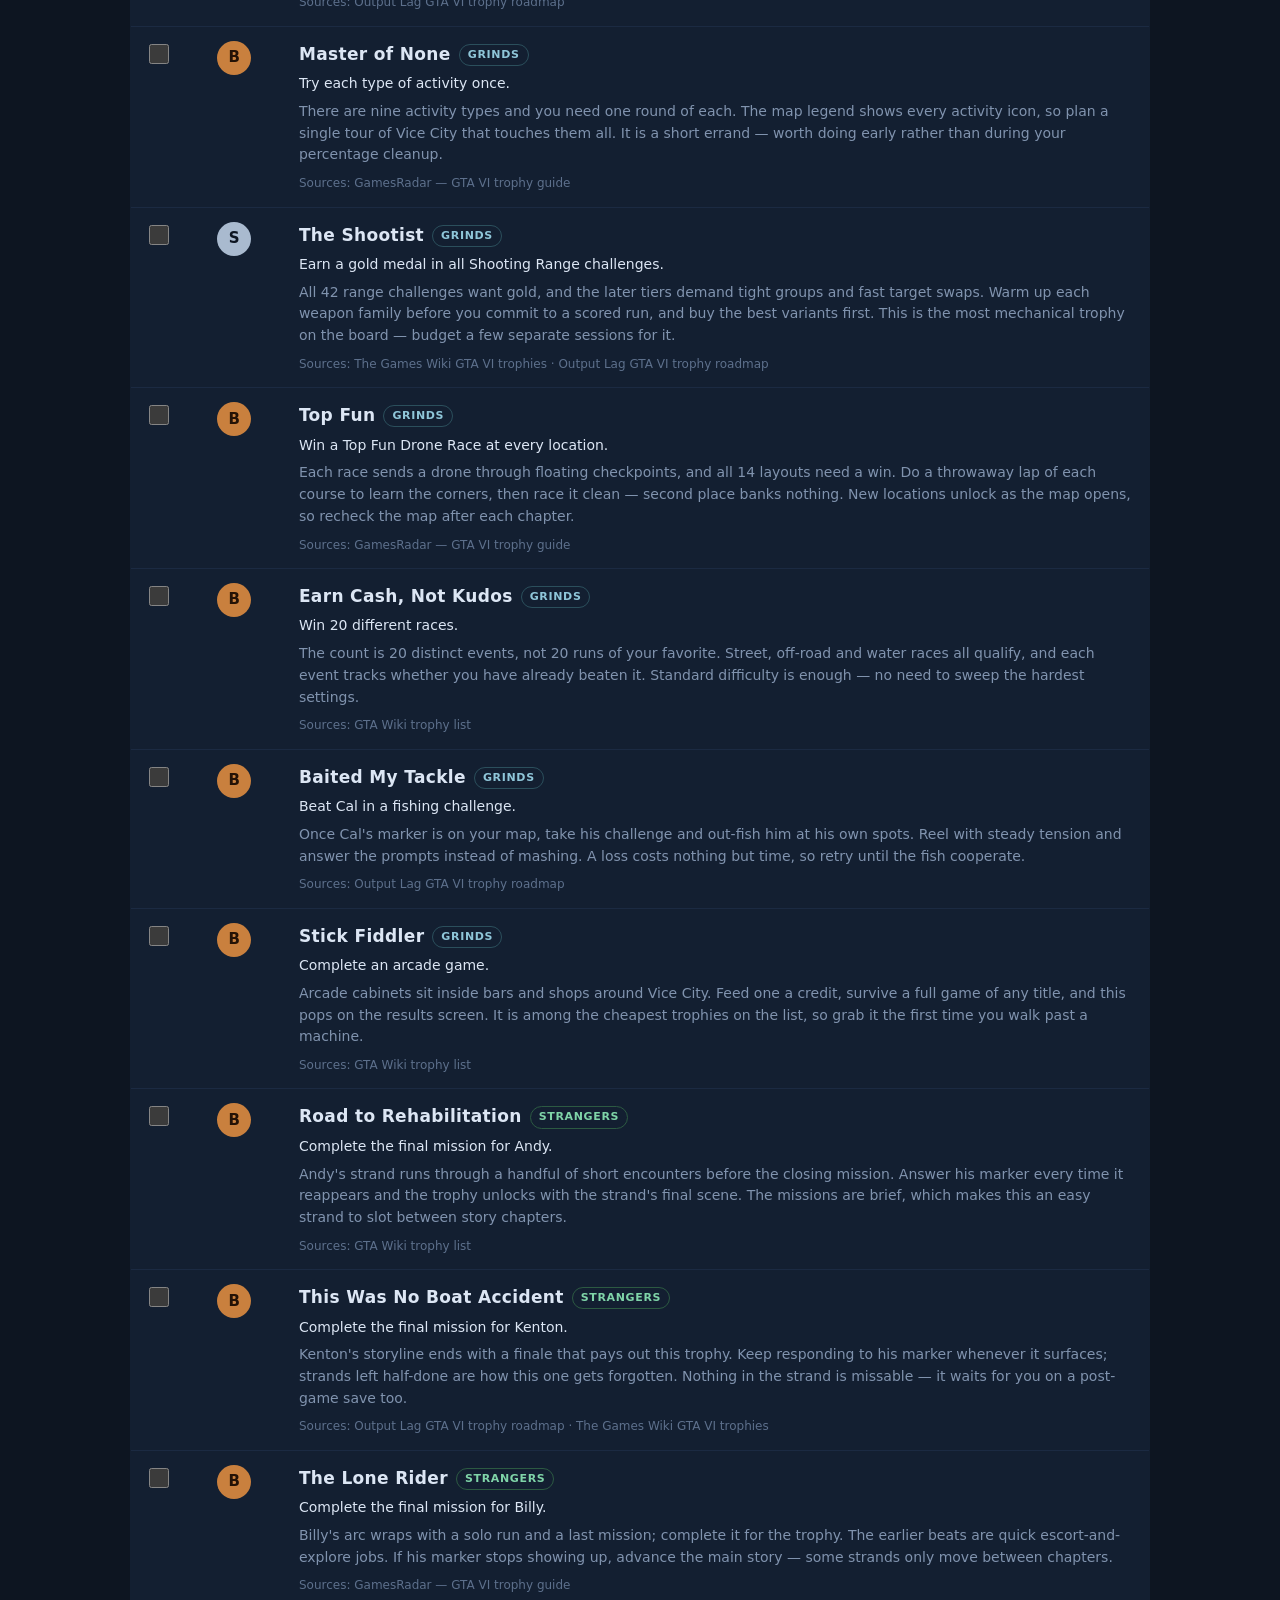
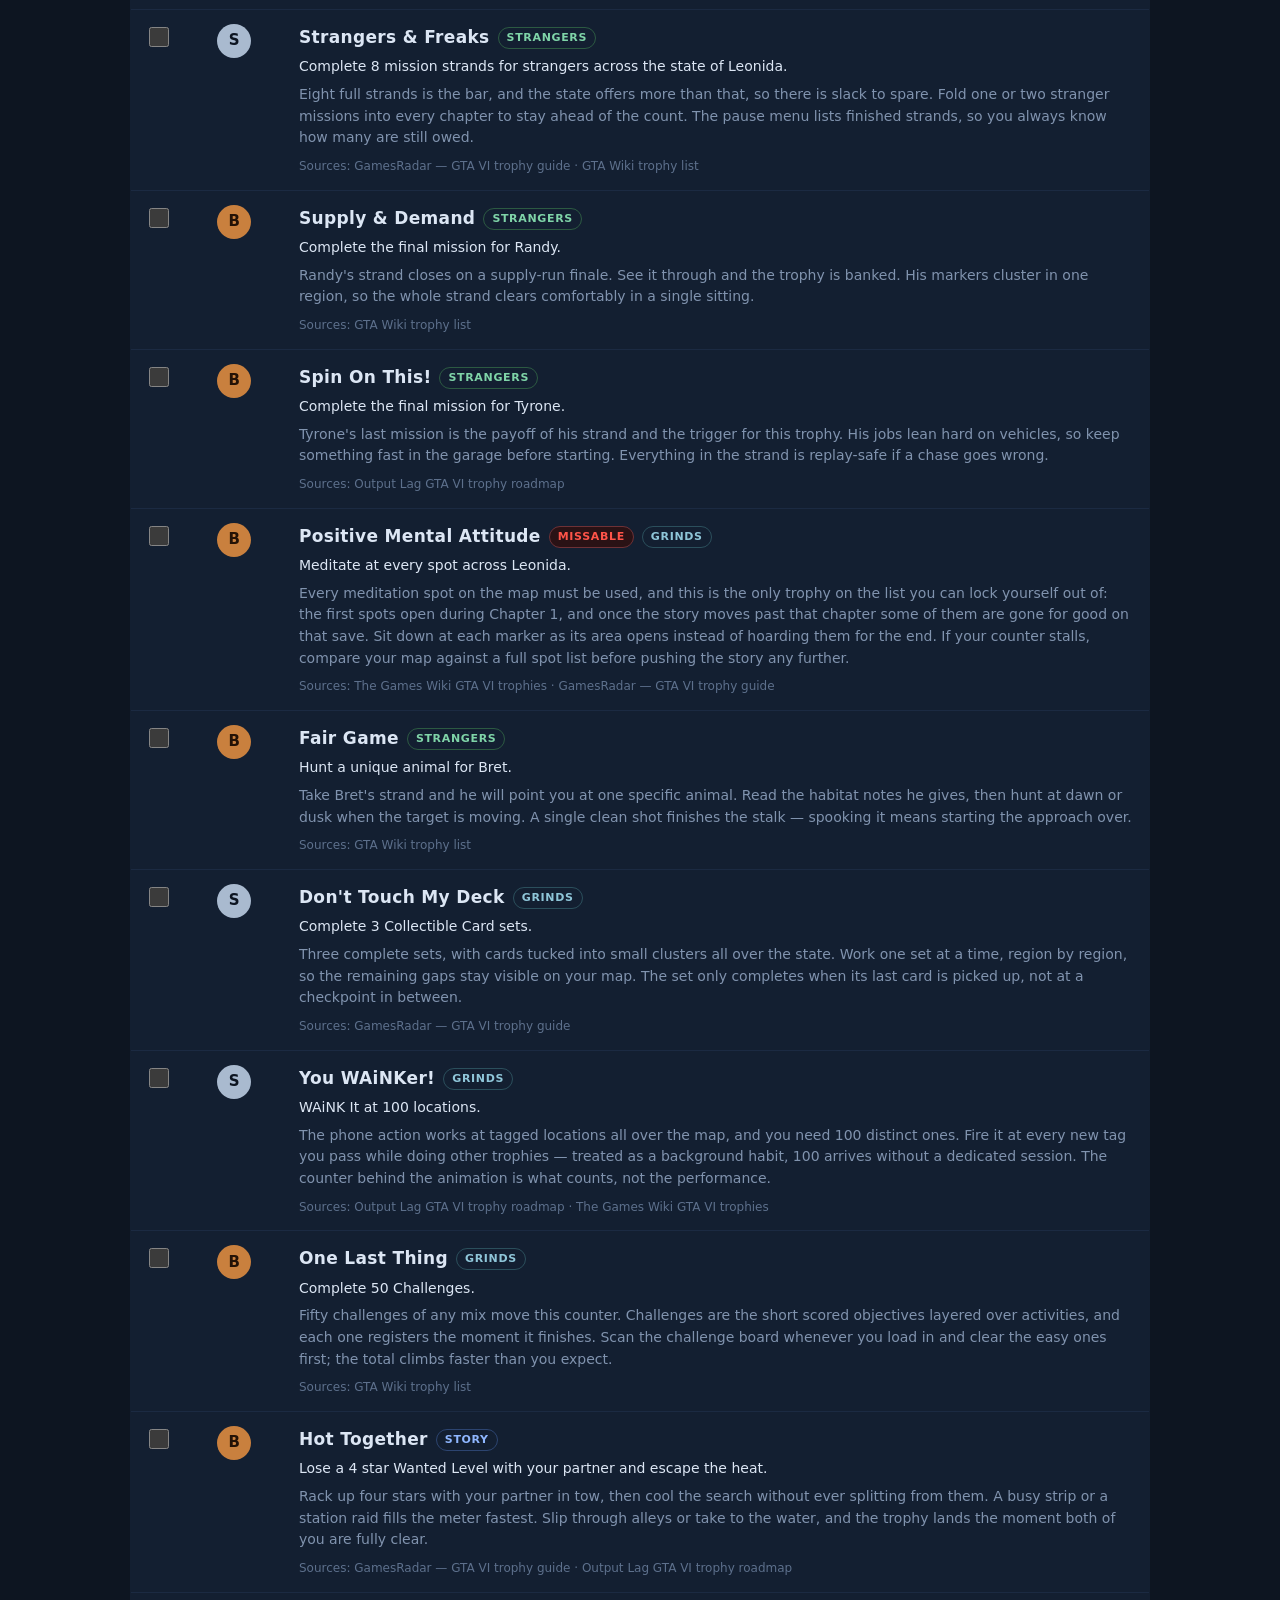
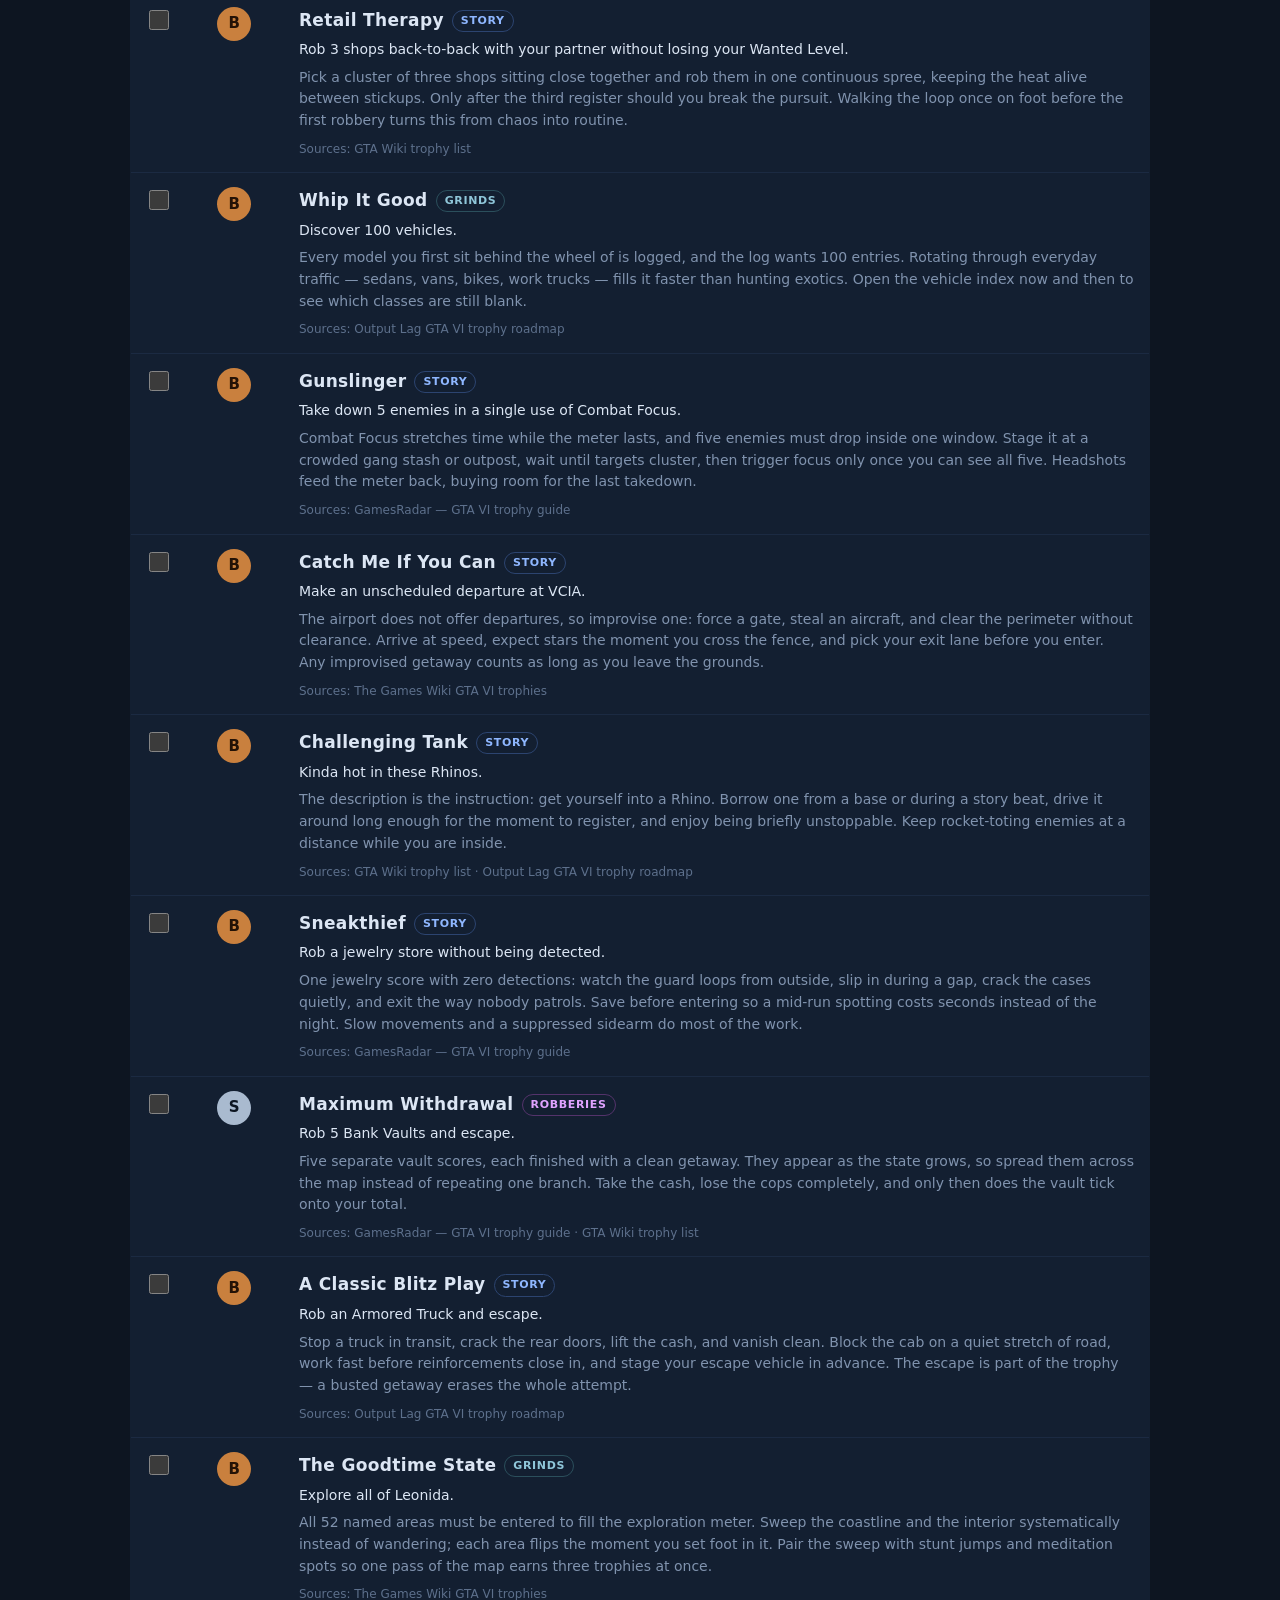
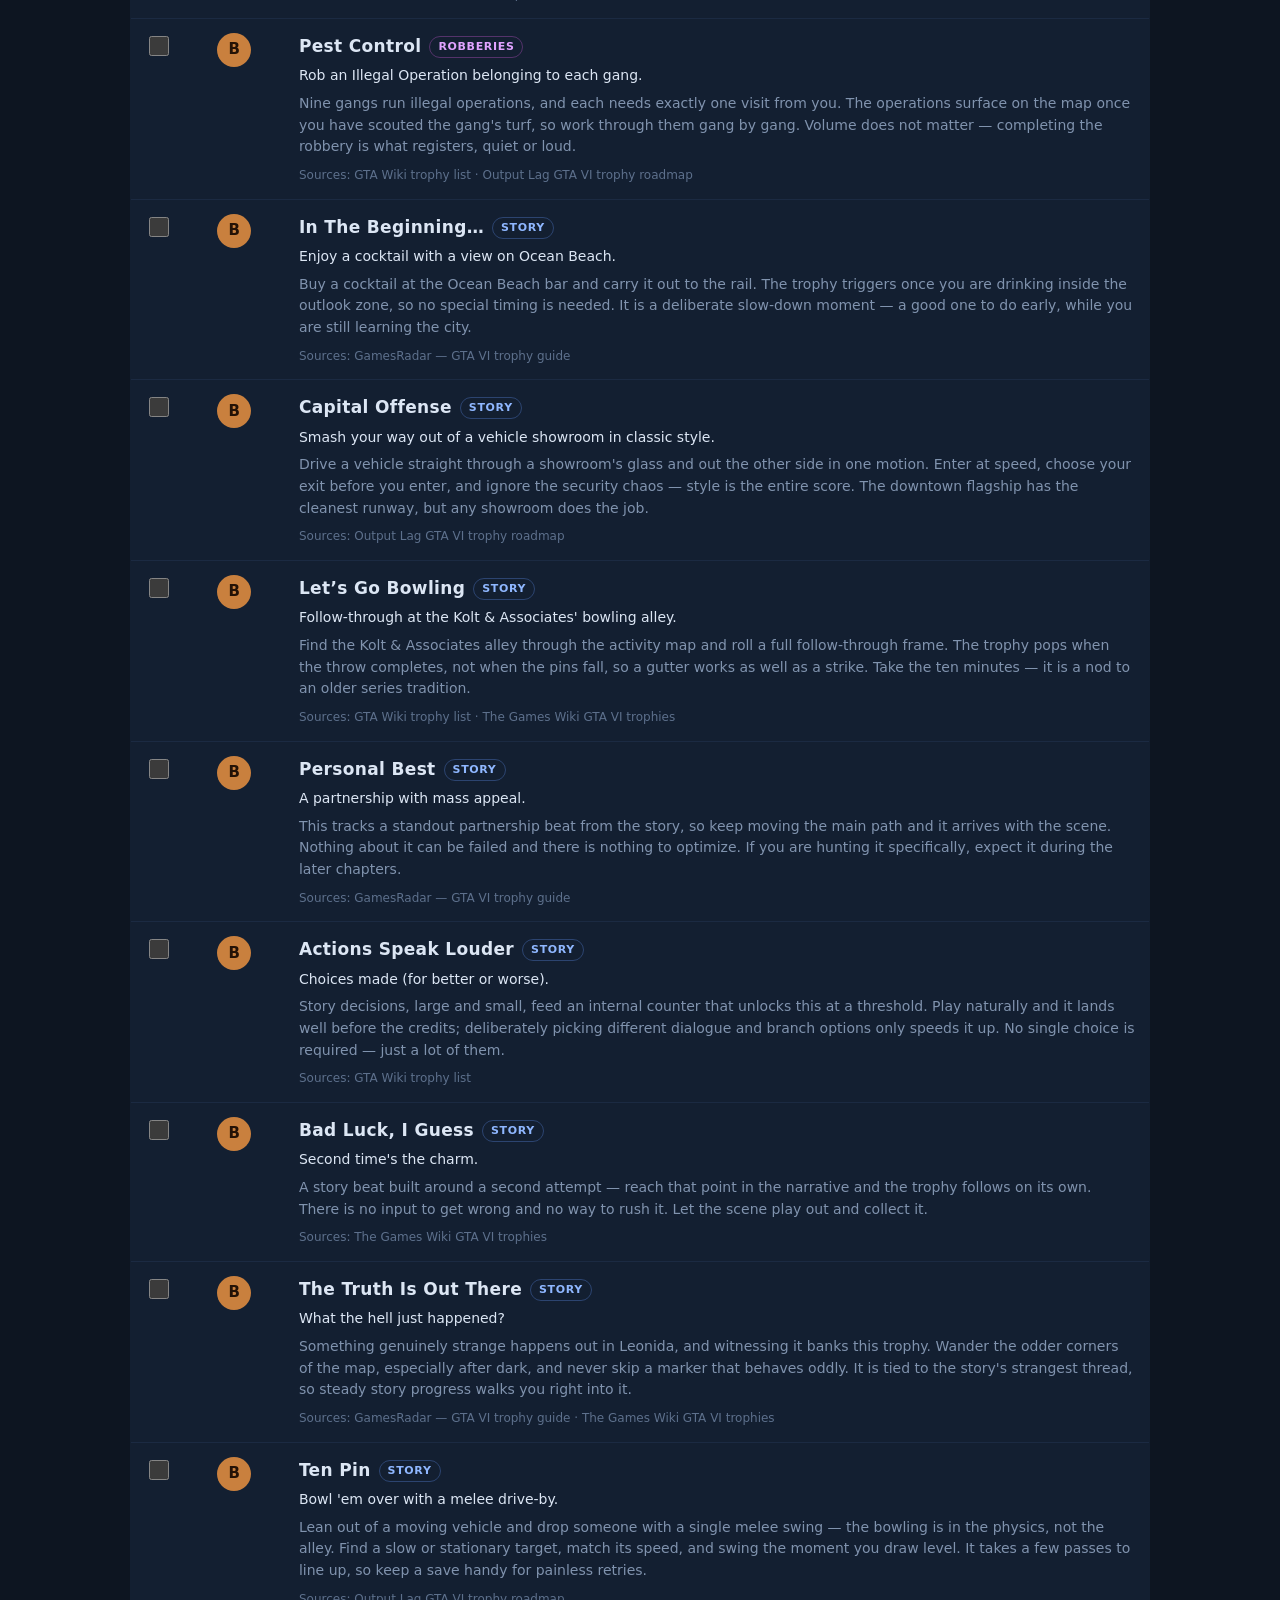
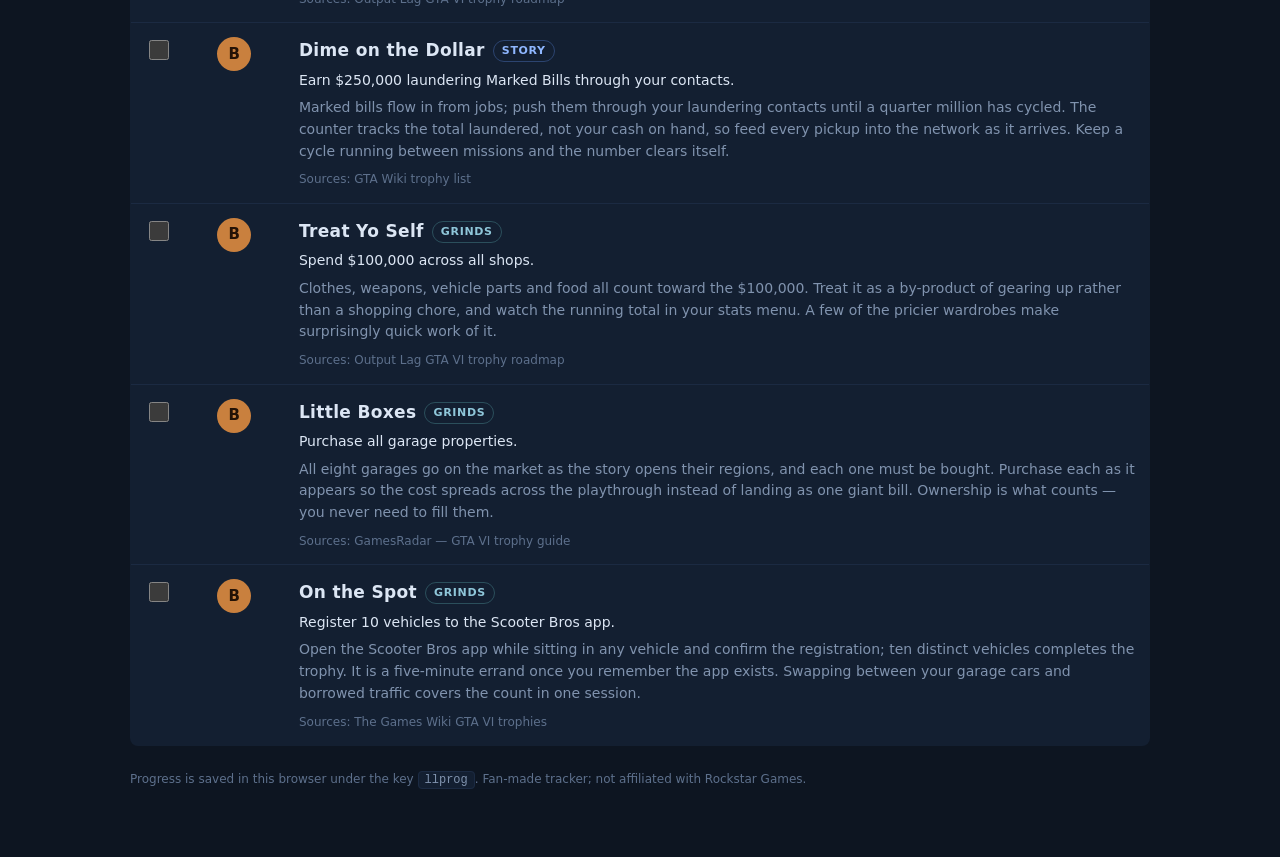
==== commit a29fc20a: "Leonida Legend: trophy guide app from recorded session" ====
--- a/app/index.html
+++ b/app/index.html
@@ -3,23 +3,79 @@
 <head>
 <meta charset="utf-8">
 <meta name="viewport" content="width=device-width, initial-scale=1">
-<title>GTA VI trophy checklist</title>
+<title>Leonida Legend — GTA VI Trophy Tracker</title>
 <link rel="stylesheet" href="style.css">
 </head>
 <body>
-<header>
-  <h1>GTA VI trophy checklist</h1>
-  <p id="progress">0 of 55 earned</p>
+
+<header class="masthead">
+  <div class="brand">
+    <h1>Leonida <span class="brand-amber">Legend</span></h1>
+    <p class="tagline">Grand Theft Auto VI · PlayStation 5 · 55 trophies · offline</p>
+  </div>
+  <div class="progress-block">
+    <p class="percent"><span id="percent">0</span><small>%</small></p>
+    <p id="progress-label" class="progress-label">0 of 55 earned</p>
+    <div class="bar" role="progressbar" aria-label="Trophy progress" aria-valuemin="0" aria-valuemax="100" aria-valuenow="0">
+      <div class="bar-fill" id="bar-fill"></div>
+    </div>
+  </div>
 </header>
-<div class="controls">
-  <label>Grade <select id="grade"><option value="all">All</option><option value="platinum">Platinum</option><option value="gold">Gold</option><option value="silver">Silver</option><option value="bronze">Bronze</option></select></label>
-  <button id="export" type="button">Export progress</button>
-  <label class="import">Import progress <input id="import" type="file" accept="application/json"></label>
-</div>
-<table>
-  <thead><tr><th>Earned</th><th>Trophy</th><th>Grade</th><th>How to get it</th></tr></thead>
-  <tbody id="rows"></tbody>
-</table>
+
+<section class="banner" id="missable-banner" aria-label="Missable trophy warning">
+  <p><strong>Missable — Positive Mental Attitude.</strong> The meditation strand opens its first spots during Chapter&nbsp;1, and once the story moves past that chapter some spots are gone for good on that save. Meditate at every marker as its area opens, or the platinum is dead for this playthrough.</p>
+</section>
+
+<section class="stats" aria-label="Trophies earned by grade">
+  <div class="stat" data-grade="platinum"><span class="medallion platinum">P</span><span class="stat-count" id="count-platinum">0</span><span class="stat-label">Platinum</span></div>
+  <div class="stat" data-grade="gold"><span class="medallion gold">G</span><span class="stat-count" id="count-gold">0</span><span class="stat-label">Gold</span></div>
+  <div class="stat" data-grade="silver"><span class="medallion silver">S</span><span class="stat-count" id="count-silver">0</span><span class="stat-label">Silver</span></div>
+  <div class="stat" data-grade="bronze"><span class="medallion bronze">B</span><span class="stat-count" id="count-bronze">0</span><span class="stat-label">Bronze</span></div>
+</section>
+
+<section class="roadmap" aria-label="Platinum roadmap">
+  <h2 class="section-title">Road to the platinum</h2>
+  <ol class="phases" id="phases"></ol>
+</section>
+
+<section class="controls" aria-label="Filters and progress tools">
+  <input id="search" type="search" placeholder="Search name, description or guide…" aria-label="Search trophies">
+  <select id="category" aria-label="Category">
+    <option value="all">All categories</option>
+    <option value="story">Story</option>
+    <option value="strangers">Strangers</option>
+    <option value="robberies">Robberies</option>
+    <option value="grinds">Grinds</option>
+    <option value="100">100%</option>
+  </select>
+  <select id="grade" aria-label="Grade">
+    <option value="all">All grades</option>
+    <option value="platinum">Platinum</option>
+    <option value="gold">Gold</option>
+    <option value="silver">Silver</option>
+    <option value="bronze">Bronze</option>
+  </select>
+  <label class="toggle"><input type="checkbox" id="hide-earned"> Hide earned</label>
+  <label class="toggle"><input type="checkbox" id="spoilers"> Spoilers</label>
+  <button id="reset" type="button">Reset</button>
+  <button id="export" type="button">Export</button>
+  <label class="toggle import">Import<input id="import" type="file" accept="application/json" aria-label="Import progress file"></label>
+</section>
+
+<main>
+  <table class="ledger">
+    <thead>
+      <tr><th class="col-check">Done</th><th class="col-grade">Grade</th><th class="col-body">Trophy</th></tr>
+    </thead>
+    <tbody id="rows"></tbody>
+  </table>
+  <p class="empty" id="empty" hidden>No trophies match the current filters.</p>
+</main>
+
+<footer class="foot">
+  <p>Progress is saved in this browser under the key <code>llprog</code>. Fan-made tracker; not affiliated with Rockstar Games.</p>
+</footer>
+
 <script type="module" src="app.js"></script>
 </body>
 </html>
--- a/app/style.css
+++ b/app/style.css
@@ -1,7 +1,461 @@
-body { font-family: Arial, sans-serif; margin: 24px; color: #222; }
-header { display: flex; justify-content: space-between; align-items: baseline; }
-.controls { display: flex; gap: 16px; margin: 12px 0; align-items: center; }
-.import input { font-size: 12px; }
-table { border-collapse: collapse; width: 100%; }
-th, td { border-bottom: 1px solid #ddd; padding: 6px 8px; text-align: left; vertical-align: top; white-space: pre-line; }
-th { background: #f2f2f2; }
+/* Leonida Legend — dark, roadmap-first trophy tracker.
+   Palette: night-asphalt navy base, single warm amber for earned marks and the
+   active route, signal red reserved for missables. Bahnschrift (DIN-style,
+   ships with Windows) gives the display type an automotive-Americana cast;
+   falls back cleanly to system faces elsewhere. */
+
+:root {
+  --bg: #0d1521;
+  --panel: #131f31;
+  --line: #223350;
+  --line-soft: #1b2a42;
+  --text: #dce6f4;
+  --dim: #8093ae;
+  --amber: #ffb020;
+  --amber-dim: #b87c14;
+  --red: #ff5449;
+  --red-panel: #2a1215;
+  --plat: #e8eef8;
+  --gold: #ffb020;
+  --silver: #a9bacf;
+  --bronze: #c9803e;
+  --font-display: "Bahnschrift", "Bahnschrift SemiBold", "Trebuchet MS", "Segoe UI", system-ui, sans-serif;
+  --font-body: system-ui, "Segoe UI", Roboto, sans-serif;
+}
+
+* { box-sizing: border-box; }
+
+html { color-scheme: dark; }
+
+body {
+  margin: 0 auto;
+  padding: 0 20px 56px;
+  max-width: 1060px;
+  background: var(--bg);
+  color: var(--text);
+  font: 15px/1.55 var(--font-body);
+}
+
+/* ---------- masthead ---------- */
+
+.masthead {
+  display: flex;
+  flex-wrap: wrap;
+  gap: 24px 40px;
+  align-items: flex-end;
+  justify-content: space-between;
+  padding: 34px 0 22px;
+}
+
+.brand h1 {
+  margin: 0;
+  font-family: var(--font-display);
+  font-size: 44px;
+  font-weight: 700;
+  letter-spacing: .5px;
+  line-height: 1;
+}
+
+.brand-amber { color: var(--amber); }
+
+.tagline {
+  margin: 8px 0 0;
+  color: var(--dim);
+  font-size: 13px;
+}
+
+.progress-block { min-width: 260px; }
+
+.percent {
+  margin: 0;
+  font-family: var(--font-display);
+  font-size: 52px;
+  font-weight: 700;
+  line-height: .9;
+  color: var(--amber);
+  font-variant-numeric: tabular-nums;
+}
+
+.percent small {
+  font-size: 24px;
+  color: var(--dim);
+  margin-left: 2px;
+}
+
+.progress-label {
+  margin: 6px 0 8px;
+  color: var(--dim);
+  font-size: 13px;
+}
+
+.bar {
+  height: 8px;
+  background: var(--line-soft);
+  border-radius: 4px;
+  overflow: hidden;
+}
+
+.bar-fill {
+  height: 100%;
+  width: 0%;
+  background: var(--amber);
+  border-radius: 4px;
+  transition: width .25s ease;
+}
+
+/* ---------- missable banner ---------- */
+
+.banner {
+  background: var(--red-panel);
+  border: 1px solid #55262a;
+  border-left: 3px solid var(--red);
+  border-radius: 6px;
+  padding: 12px 16px;
+  margin: 6px 0 20px;
+}
+
+.banner p { margin: 0; font-size: 14px; }
+
+.banner strong { color: var(--red); }
+
+.banner em { color: var(--text); font-style: normal; font-weight: 600; }
+
+/* ---------- grade stats ---------- */
+
+.stats {
+  display: grid;
+  grid-template-columns: repeat(4, 1fr);
+  gap: 12px;
+  margin-bottom: 20px;
+}
+
+.stat {
+  display: flex;
+  align-items: center;
+  gap: 12px;
+  background: var(--panel);
+  border: 1px solid var(--line-soft);
+  border-radius: 8px;
+  padding: 12px 16px;
+}
+
+.medallion {
+  display: inline-grid;
+  place-items: center;
+  width: 34px;
+  height: 34px;
+  border-radius: 50%;
+  flex: none;
+  font-family: var(--font-display);
+  font-weight: 700;
+  font-size: 15px;
+  color: #0d1521;
+  background: var(--silver);
+}
+
+.medallion.platinum { background: var(--plat); box-shadow: inset 0 0 0 2px #b7c3d6; }
+.medallion.gold { background: var(--gold); }
+.medallion.silver { background: var(--silver); }
+.medallion.bronze { background: var(--bronze); color: #241206; }
+
+.stat-count {
+  font-family: var(--font-display);
+  font-size: 22px;
+  font-weight: 700;
+  font-variant-numeric: tabular-nums;
+}
+
+.stat-label { color: var(--dim); font-size: 13px; }
+
+/* ---------- roadmap strip ---------- */
+
+.section-title {
+  margin: 0 0 10px;
+  font-family: var(--font-display);
+  font-size: 15px;
+  font-weight: 600;
+  letter-spacing: .14em;
+  text-transform: uppercase;
+  color: var(--dim);
+}
+
+.phases {
+  list-style: none;
+  margin: 0 0 20px;
+  padding: 0;
+  display: grid;
+  grid-template-columns: repeat(5, 1fr);
+  gap: 10px;
+}
+
+.phase {
+  appearance: none;
+  text-align: left;
+  cursor: pointer;
+  background: var(--panel);
+  border: 1px solid var(--line-soft);
+  border-radius: 8px;
+  padding: 12px 14px;
+  color: var(--text);
+  font: inherit;
+  display: block;
+  width: 100%;
+}
+
+.phase:hover { border-color: var(--line); }
+
+.phase.active {
+  border-color: var(--amber);
+  box-shadow: inset 0 0 0 1px var(--amber);
+}
+
+.phase-name {
+  display: block;
+  font-family: var(--font-display);
+  font-weight: 600;
+  font-size: 14px;
+  letter-spacing: .04em;
+}
+
+.phase-count {
+  display: block;
+  margin-top: 2px;
+  color: var(--dim);
+  font-size: 12px;
+  font-variant-numeric: tabular-nums;
+}
+
+.phase-count.done { color: var(--amber); }
+
+.phase-bar {
+  display: block;
+  margin-top: 8px;
+  height: 4px;
+  background: var(--line-soft);
+  border-radius: 2px;
+  overflow: hidden;
+}
+
+.phase-bar-fill {
+  display: block;
+  height: 100%;
+  width: 0;
+  background: var(--amber);
+  transition: width .25s ease;
+}
+
+/* ---------- controls ---------- */
+
+.controls {
+  display: flex;
+  flex-wrap: wrap;
+  align-items: center;
+  gap: 10px;
+  margin-bottom: 18px;
+}
+
+.controls input[type="search"],
+.controls select {
+  background: var(--panel);
+  border: 1px solid var(--line);
+  border-radius: 6px;
+  color: var(--text);
+  font: inherit;
+  padding: 8px 12px;
+}
+
+.controls input[type="search"] { flex: 1 1 240px; min-width: 180px; }
+
+.controls :is(input, select, button):focus-visible,
+.toggle input:focus-visible + span {
+  outline: 2px solid var(--amber);
+  outline-offset: 1px;
+}
+
+.toggle {
+  display: inline-flex;
+  align-items: center;
+  gap: 7px;
+  padding: 8px 12px;
+  background: var(--panel);
+  border: 1px solid var(--line);
+  border-radius: 6px;
+  cursor: pointer;
+  font-size: 14px;
+  user-select: none;
+}
+
+.controls button {
+  background: var(--panel);
+  border: 1px solid var(--line);
+  border-radius: 6px;
+  color: var(--text);
+  font: inherit;
+  padding: 8px 14px;
+  cursor: pointer;
+}
+
+.controls button:hover { border-color: var(--amber-dim); color: var(--amber); }
+
+.import { position: relative; overflow: hidden; }
+
+.import input[type="file"] {
+  position: absolute;
+  inset: 0;
+  opacity: 0;
+  cursor: pointer;
+}
+
+/* ---------- trophy ledger ---------- */
+
+.ledger {
+  width: 100%;
+  border-collapse: collapse;
+  background: var(--panel);
+  border: 1px solid var(--line-soft);
+  border-radius: 8px;
+  overflow: hidden;
+}
+
+.ledger thead th {
+  text-align: left;
+  font-family: var(--font-display);
+  font-size: 12px;
+  font-weight: 600;
+  letter-spacing: .12em;
+  text-transform: uppercase;
+  color: var(--dim);
+  background: var(--panel);
+  border-bottom: 1px solid var(--line);
+  padding: 10px 14px;
+}
+
+.ledger td {
+  padding: 14px;
+  border-bottom: 1px solid var(--line-soft);
+  vertical-align: top;
+}
+
+.ledger tbody tr:last-child td { border-bottom: none; }
+
+.ledger tbody tr.earned { background: #16233a; }
+
+.ledger tbody tr.earned .t-name { color: var(--dim); }
+
+.col-check { width: 44px; }
+.col-grade { width: 56px; }
+
+.row-check {
+  width: 20px;
+  height: 20px;
+  accent-color: var(--amber);
+  cursor: pointer;
+}
+
+.row-check:focus-visible { outline: 2px solid var(--amber); outline-offset: 2px; }
+
+.t-name {
+  display: inline;
+  font-family: var(--font-display);
+  font-size: 17px;
+  font-weight: 600;
+  letter-spacing: .02em;
+}
+
+.tag {
+  display: inline-block;
+  margin-left: 8px;
+  padding: 1px 8px 2px;
+  border-radius: 999px;
+  font-size: 11px;
+  font-weight: 600;
+  letter-spacing: .06em;
+  text-transform: uppercase;
+  vertical-align: 2px;
+  border: 1px solid var(--line);
+  color: var(--dim);
+}
+
+.tag.missable {
+  color: var(--red);
+  border-color: #6e3136;
+  background: var(--red-panel);
+}
+
+.tag.cat-story { color: #8fb7ff; border-color: #2c4470; }
+.tag.cat-strangers { color: #7fd4a8; border-color: #2c5a42; }
+.tag.cat-robberies { color: #e0a3ff; border-color: #54336b; }
+.tag.cat-grinds { color: #8fc6d9; border-color: #2b4f5c; }
+.tag.cat-100 { color: var(--amber); border-color: #6b4c14; }
+
+.t-desc {
+  margin: 6px 0 0;
+  color: var(--text);
+  font-size: 14px;
+}
+
+.t-guide {
+  margin: 6px 0 0;
+  color: var(--dim);
+  font-size: 14px;
+}
+
+.t-sources {
+  margin: 8px 0 0;
+  color: #5d708c;
+  font-size: 12px;
+}
+
+/* spoiler blur: applies to unearned story trophies while the toggle is on */
+tr.spoilered .spoilerable {
+  filter: blur(6px);
+  user-select: none;
+}
+
+tr.spoilered:hover .spoilerable,
+tr.spoilered:focus-within .spoilerable {
+  filter: none;
+}
+
+.empty {
+  text-align: center;
+  color: var(--dim);
+  padding: 28px 0;
+  background: var(--panel);
+  border: 1px solid var(--line-soft);
+  border-radius: 8px;
+}
+
+.foot {
+  margin-top: 24px;
+  color: #5d708c;
+  font-size: 12px;
+}
+
+.foot code {
+  color: var(--dim);
+  background: var(--panel);
+  border: 1px solid var(--line-soft);
+  border-radius: 4px;
+  padding: 1px 6px;
+}
+
+/* ---------- narrow screens ---------- */
+
+@media (max-width: 760px) {
+  .stats { grid-template-columns: repeat(2, 1fr); }
+  .phases { grid-template-columns: 1fr 1fr; }
+  .brand h1 { font-size: 34px; }
+  .percent { font-size: 40px; }
+  .col-grade { display: none; }
+  .col-check { width: 32px; }
+}
+
+@media (max-width: 460px) {
+  .phases { grid-template-columns: 1fr; }
+  .ledger td { padding: 12px 10px; }
+}
+
+@media (prefers-reduced-motion: reduce) {
+  .bar-fill, .phase-bar-fill { transition: none; }
+}
